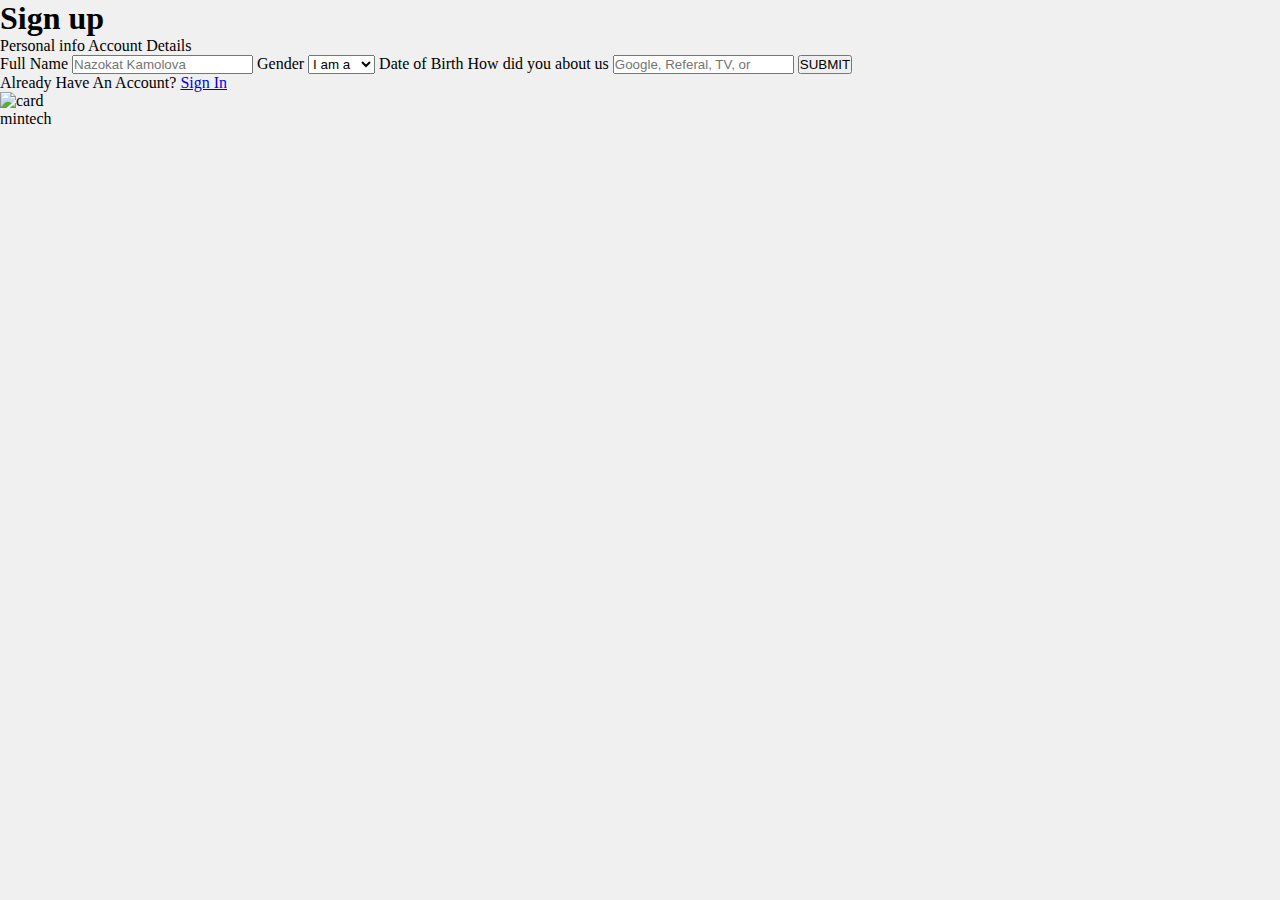
==== index.html @ cfe85987 "start" ====
<!DOCTYPE html>
<html lang="en">
  <head>
    <meta charset="UTF-8" />
    <meta http-equiv="X-UA-Compatible" content="IE=edge" />
    <meta name="viewport" content="width=device-width, initial-scale=1.0" />
    <title>Document</title>
    <link
      rel="stylesheet"
      href="https://pro.fontawesome.com/releases/v5.10.0/css/all.css"
      integrity="sha384-AYmEC3Yw5cVb3ZcuHtOA93w35dYTsvhLPVnYs9eStHfGJvOvKxVfELGroGkvsg+p"
      crossorigin="anonymous"
    />
    <link rel="stylesheet" href="styles/style.css" />
  </head>
  <body>
    <!-- Sign up -->
    <div class="signup">
      <div class="cart1">
        <div class="cart11">
          <h1>Sign up</h1>
          <div class="grid">
            <span>Personal info</span>
            <span>Account Details</span>
          </div>
          <label for="name">Full Name</label>
          <input
            type="text"
            name="name"
            id="name"
            placeholder="Nazokat Kamolova"
          />
          <label for="name">Gender</label>
          <select name="gender" id="name">
            <option value="1">I am a</option>
            <option value="1">Male</option>
            <option value="1">Female</option>
          </select>
          <label for="age">Date of Birth</label>

          <label for="about">How did you about us</label>
          <input
            type="text"
            name="about"
            id="about"
            placeholder="Google, Referal, TV, or"
          />
          <button type="submit">SUBMIT</button>
          <p>Already Have An Account? <a href="#">Sign In</a></p>
        </div>
        <div class="cart12">
          <img src="images/Card Base.png" alt="card" />
          <p>mintech</p>
          <i class="fas fa-times-circle"></i>
        </div>
      </div>
    </div>
    <!-- /Sign up -->
  </body>
</html>
---- styles/style.css ----
*{
    padding: 0;
    margin: 0;
    box-sizing: border-box;
}
body{
    background-color: #f0f0f0;
    width: 100%;
}
.container-3{
    width: 1140px;
    margin: 0 auto;
}
.free-course{
    margin:170px 0;
    padding: 50px 30px;
    background-color: white;
    border-radius: 30px;
}
.course-fee{
    font-size: 120px;
    font-weight: 900;
    opacity: 0.05;
    display: flex;
    justify-content: center;
}
.coursecha-fee{
    font-size: 34px;
    margin-top: -77px;
    text-align: center;
    margin-bottom: 115px;
}
.free-course .d-flex{
    display: flex;
    justify-content: space-between;
}
.free-course .d-flex .left .title{
    font-size: 22px;
    font-weight: bold;
    margin-bottom: 5px;
}
.true{
    margin-top: 45px;
    display: flex;
    gap: 15px;
    align-items: center;
}
.true .commit{
    font-size: 14px;
}

.right{
    padding: 48px 73px;
    background-color: black;
    border-radius: 25px;
    text-align: center;
}
.right del{
    font-size: 19px;
    color: white;
    display: flex;
    align-items: center;
    justify-content: center;
}
.right del span{
    font-size: 25px;
    font-weight: bold;
    margin-right: 18px;
}
.money{
    font-size: 25px;
    font-weight: bold;
    color: white;
    text-align: center;
    display: flex;
    align-items: center;
    justify-content: center;
    margin-top: 24px;
    margin-bottom: 36px;
}
.money span{
    font-size: 34px;
    margin-right: 26px;
}
.comment{
    font-size: 18px;
    color: white;
}
.button{
    border-radius: 12px;
    background-color: #F36732;
    border: none;
    outline: none;
    color: white;
    font-size: 16px;
    width: 196px;
    height: 48px;
    margin-top: 38px;
    transition: 0.3s linear;
}
.button:hover{
    background-color: #29D089;
}

.mypochta{
    background-color: black;
    padding: 130px 0;
    position: relative;
}
.absolut{
    position: absolute;
    right:0;
    top: -5%;
}
.flex{
    display: flex;
    align-items: center;
    gap: 180px;

}
.box1 .title{
    font-size: 34px;
    font-weight: bold;
    color: white;
}
.box1 .commit1{
    margin-top: 32px;
    margin-bottom: 48px;
    font-size: 20px;
    line-height: 2;
    color: white;
}
.box1 input{
    font-size: 22px;
    padding: 16px 35px;
    border: none;
    outline: none;
    border-radius: 16px;
    background-color: #262626;
    color: white;
}
.flex-img{
    margin-top: 55px;
    display: flex;
    align-items: center;
}
.flex-img .commit {
    font-size: 14px;
    color: #ACACAC;
}
.box2{
    display: flex;
    justify-content: center;
    align-items: center;
}
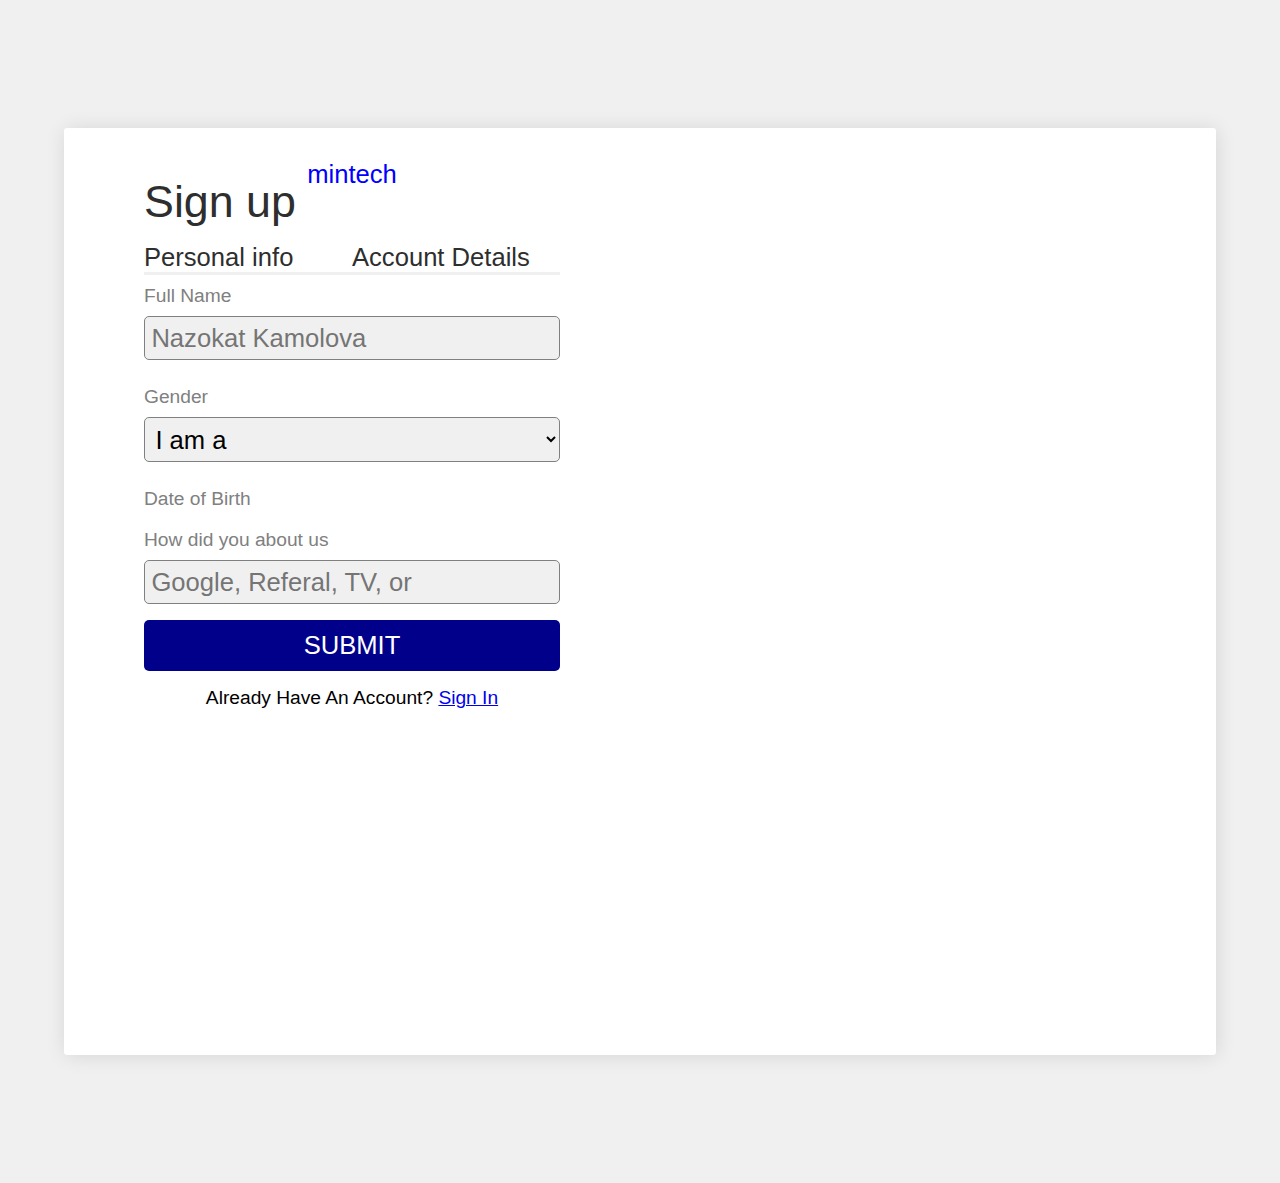
==== commit 226921ca: "yangi soshdim" ====
--- a/index.html
+++ b/index.html
@@ -18,6 +18,11 @@
     <div class="signup">
       <div class="cart1">
         <div class="cart11">
+          <div class="cart12">
+            <img src="images/Account Details.png" alt="card" />
+            <p>mintech</p>
+            <i class="fas fa-times-circle"></i>
+          </div>
           <h1>Sign up</h1>
           <div class="grid">
             <span>Personal info</span>
@@ -48,11 +53,6 @@
           <button type="submit">SUBMIT</button>
           <p>Already Have An Account? <a href="#">Sign In</a></p>
         </div>
-        <div class="cart12">
-          <img src="images/Card Base.png" alt="card" />
-          <p>mintech</p>
-          <i class="fas fa-times-circle"></i>
-        </div>
       </div>
     </div>
     <!-- /Sign up -->
--- a/styles/style.css
+++ b/styles/style.css
@@ -1,155 +1,102 @@
-*{
-    padding: 0;
-    margin: 0;
-    box-sizing: border-box;
+* {
+  margin: 0;
+  padding: 0;
+  font-family: sans-serif;
+  box-sizing: border-box;
 }
-body{
-    background-color: #f0f0f0;
-    width: 100%;
+body {
+  background-color: #f0f0f0;
+  font-size: 62.5%;
 }
-.container-3{
-    width: 1140px;
-    margin: 0 auto;
+.grid {
+  display: grid;
+  grid-template-columns: 1fr 1fr;
 }
-.free-course{
-    margin:170px 0;
-    padding: 50px 30px;
-    background-color: white;
-    border-radius: 30px;
+.flex {
+  display: flex;
+  gap: 10px;
 }
-.course-fee{
-    font-size: 120px;
-    font-weight: 900;
-    opacity: 0.05;
-    display: flex;
-    justify-content: center;
+/* Sign up */
+
+.cart1 {
+  width: 90%;
+  margin: 10% auto;
+  background-color: white;
+  border-radius: 3px;
+  box-shadow: 1px 1px 20px rgba(0, 0, 0, 0.11);
+  display: grid;
+  grid-template-columns: 1fr 1fr;
+  height: 103vh;
 }
-.coursecha-fee{
-    font-size: 34px;
-    margin-top: -77px;
-    text-align: center;
-    margin-bottom: 115px;
+.cart11 {
+  padding: 2rem 5rem;
 }
-.free-course .d-flex{
-    display: flex;
-    justify-content: space-between;
+.cart11 h1 {
+  font-size: 2.8rem;
+  padding: 1rem 0;
+  color: #2e2e2e;
+  font-weight: 500;
 }
-.free-course .d-flex .left .title{
-    font-size: 22px;
-    font-weight: bold;
-    margin-bottom: 5px;
+.cart11 span {
+  font-size: 1.6rem;
+  color: #2e2e2e;
+  border-bottom: 3px solid #f0f0f0;
 }
-.true{
-    margin-top: 45px;
-    display: flex;
-    gap: 15px;
-    align-items: center;
+.cart11 span:hover {
+  border-bottom: 3px solid blue;
 }
-.true .commit{
-    font-size: 14px;
+.cart11 label {
+  display: block;
+  font-size: 1.2rem;
+  color: gray;
+  padding: 0.6rem 0;
+}
+.cart11 input,
+.cart11 select,
+.cart11 button {
+  width: 100%;
+  font-size: 1.6rem;
+  padding: 0.4rem;
+  border-radius: 5px;
+  border: 1px solid gray;
+  background-color: #f0f0f0;
+  margin-bottom: 1rem;
 }
 
-.right{
-    padding: 48px 73px;
-    background-color: black;
-    border-radius: 25px;
-    text-align: center;
+.cart11 input:hover,
+.cart11 select:hover {
+  background-color: #c4c4c4;
 }
-.right del{
-    font-size: 19px;
-    color: white;
-    display: flex;
-    align-items: center;
-    justify-content: center;
+.cart11 button {
+  border: 0;
+  background-color: #00008b;
+  color: white;
+  padding: 0.7rem 0;
 }
-.right del span{
-    font-size: 25px;
-    font-weight: bold;
-    margin-right: 18px;
+.cart11 button:hover {
+  background-color: #0000c5;
 }
-.money{
-    font-size: 25px;
-    font-weight: bold;
-    color: white;
-    text-align: center;
-    display: flex;
-    align-items: center;
-    justify-content: center;
-    margin-top: 24px;
-    margin-bottom: 36px;
+.cart11 p {
+  text-align: center;
+  font-size: 1.2rem;
 }
-.money span{
-    font-size: 34px;
-    margin-right: 26px;
+.cart12 {
+  position: relative;
 }
-.comment{
-    font-size: 18px;
-    color: white;
+.cart12 img {
+  position: absolute;
+  width: 100%;
+  height: 100%;
 }
-.button{
-    border-radius: 12px;
-    background-color: #F36732;
-    border: none;
-    outline: none;
-    color: white;
-    font-size: 16px;
-    width: 196px;
-    height: 48px;
-    margin-top: 38px;
-    transition: 0.3s linear;
+.cart12 i,
+.cart12 p {
+  color: blue;
+  position: absolute;
+  right: 7%;
+  top: 6%;
+  font-size: 1.6rem;
 }
-.button:hover{
-    background-color: #29D089;
+.cart12 p {
+  left: 7%;
 }
-
-.mypochta{
-    background-color: black;
-    padding: 130px 0;
-    position: relative;
-}
-.absolut{
-    position: absolute;
-    right:0;
-    top: -5%;
-}
-.flex{
-    display: flex;
-    align-items: center;
-    gap: 180px;
-
-}
-.box1 .title{
-    font-size: 34px;
-    font-weight: bold;
-    color: white;
-}
-.box1 .commit1{
-    margin-top: 32px;
-    margin-bottom: 48px;
-    font-size: 20px;
-    line-height: 2;
-    color: white;
-}
-.box1 input{
-    font-size: 22px;
-    padding: 16px 35px;
-    border: none;
-    outline: none;
-    border-radius: 16px;
-    background-color: #262626;
-    color: white;
-}
-.flex-img{
-    margin-top: 55px;
-    display: flex;
-    align-items: center;
-}
-.flex-img .commit {
-    font-size: 14px;
-    color: #ACACAC;
-}
-.box2{
-    display: flex;
-    justify-content: center;
-    align-items: center;
-}+/* /Sign up */
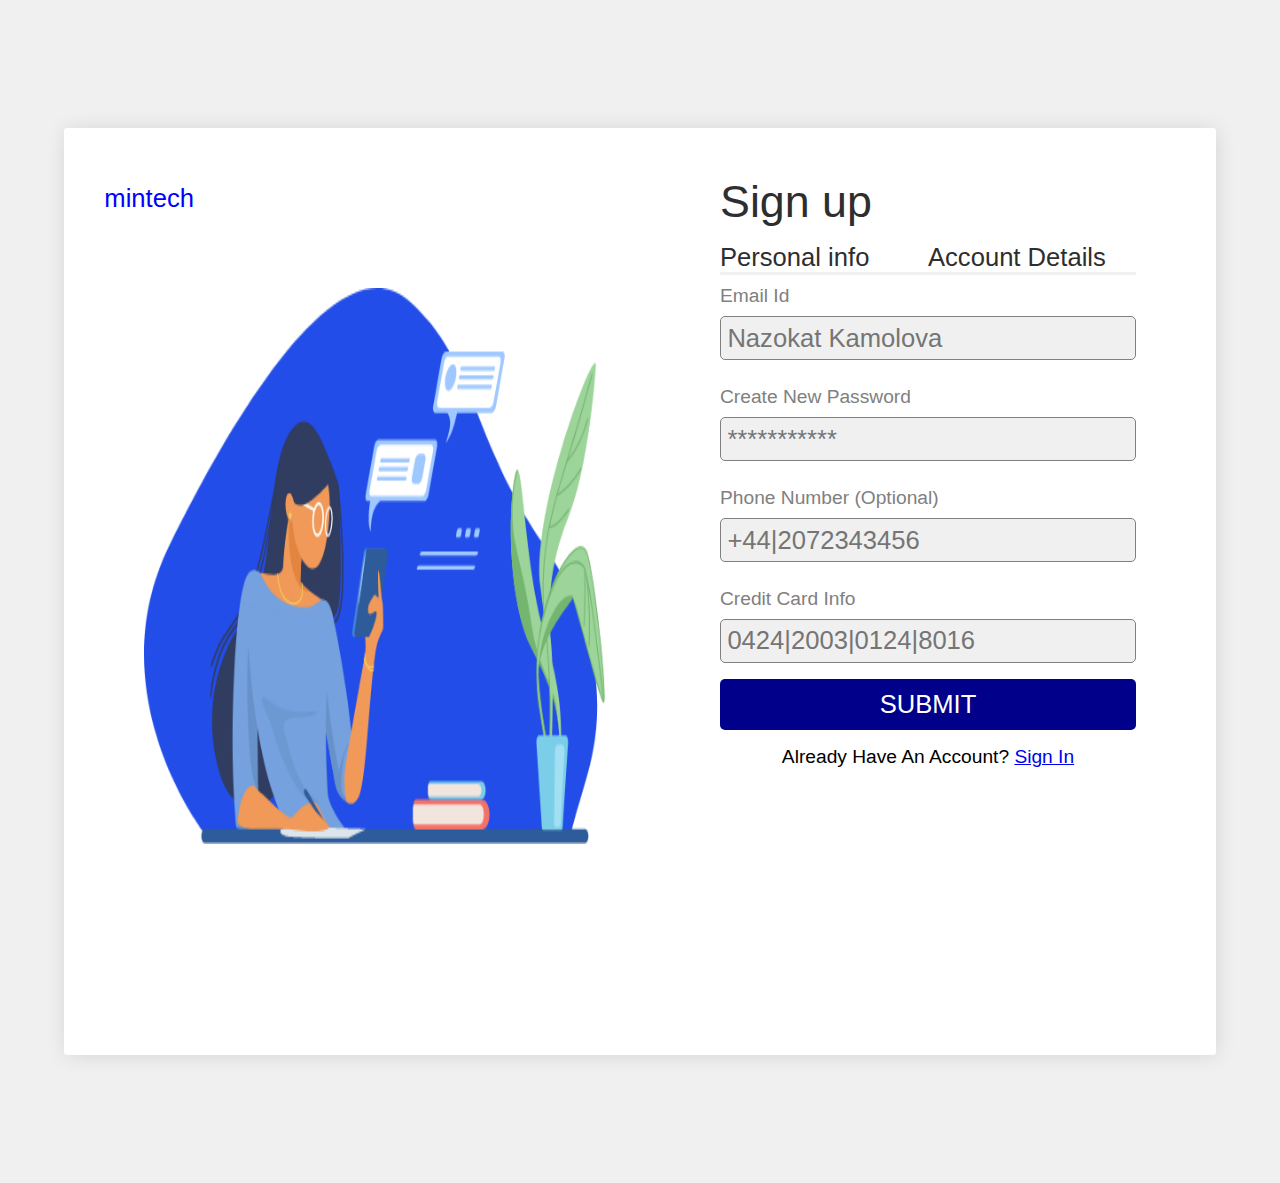
==== commit ab913188: "continue" ====
--- a/index.html
+++ b/index.html
@@ -17,44 +17,49 @@
     <!-- Sign up -->
     <div class="signup">
       <div class="cart1">
+        <div class="cart12">
+          <img src="images/Account Details.png" alt="card" />
+          <p>mintech</p>
+          <i class="fas fa-times-circle"></i>
+        </div>
         <div class="cart11">
-          <div class="cart12">
-            <img src="images/Account Details.png" alt="card" />
-            <p>mintech</p>
-            <i class="fas fa-times-circle"></i>
-          </div>
           <h1>Sign up</h1>
           <div class="grid">
             <span>Personal info</span>
             <span>Account Details</span>
           </div>
-          <label for="name">Full Name</label>
+          <label for="name">Email Id</label>
           <input
             type="text"
             name="name"
             id="name"
             placeholder="Nazokat Kamolova"
           />
-          <label for="name">Gender</label>
-          <select name="gender" id="name">
-            <option value="1">I am a</option>
-            <option value="1">Male</option>
-            <option value="1">Female</option>
-          </select>
-          <label for="age">Date of Birth</label>
-
-          <label for="about">How did you about us</label>
+          <label for="name">Create New Password</label>
           <input
-            type="text"
-            name="about"
-            id="about"
-            placeholder="Google, Referal, TV, or"
+            type="number"
+            name="number"
+            id="number"
+            placeholder="***********"
+          />
+          <label for="name">Phone Number (Optional)</label>
+          <input
+            type="number"
+            name="number"
+            id="number"
+            placeholder="+44|2072343456"
+          />
+          <label for="name">Credit Card Info</label>
+          <input
+            type="number"
+            name="number"
+            id="number"
+            placeholder="0424|2003|0124|8016"
           />
           <button type="submit">SUBMIT</button>
           <p>Already Have An Account? <a href="#">Sign In</a></p>
         </div>
       </div>
     </div>
-    <!-- /Sign up -->
   </body>
 </html>
--- a/styles/style.css
+++ b/styles/style.css
@@ -85,8 +85,10 @@
 }
 .cart12 img {
   position: absolute;
-  width: 100%;
-  height: 100%;
+  top: 10rem;
+  left: 5rem;
+  width: 80%;
+  height: 60%;
 }
 .cart12 i,
 .cart12 p {
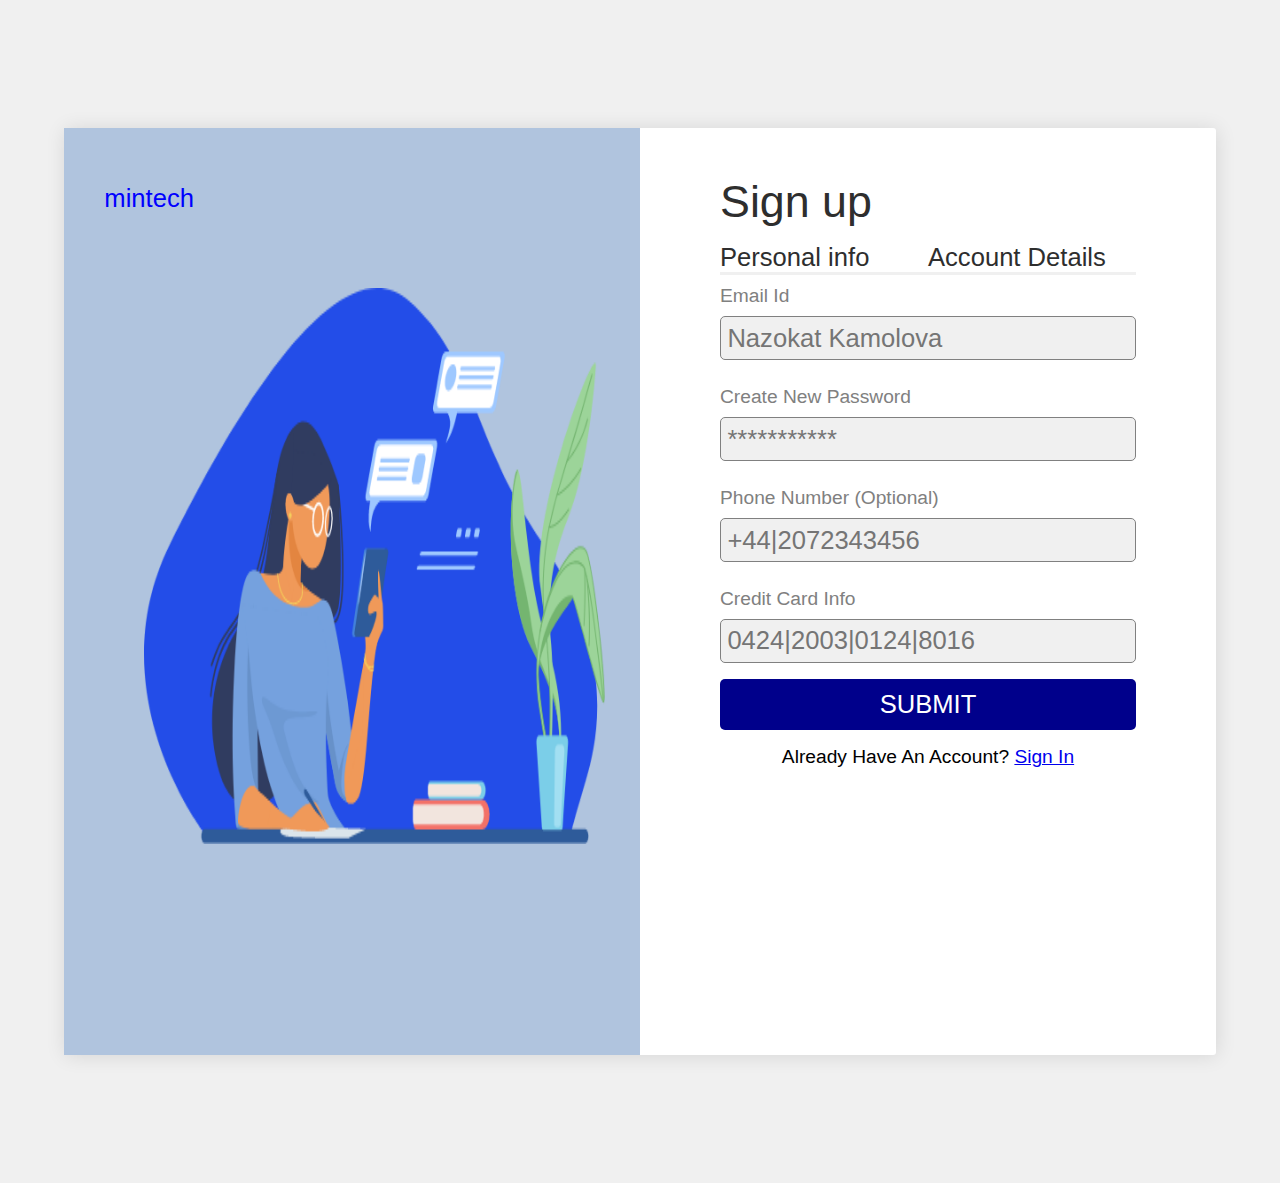
==== commit affdde8e: "keyin" ====
--- a/index.html
+++ b/index.html
@@ -20,7 +20,6 @@
         <div class="cart12">
           <img src="images/Account Details.png" alt="card" />
           <p>mintech</p>
-          <i class="fas fa-times-circle"></i>
         </div>
         <div class="cart11">
           <h1>Sign up</h1>
--- a/styles/style.css
+++ b/styles/style.css
@@ -81,6 +81,7 @@
   font-size: 1.2rem;
 }
 .cart12 {
+  background-color: lightsteelblue;
   position: relative;
 }
 .cart12 img {
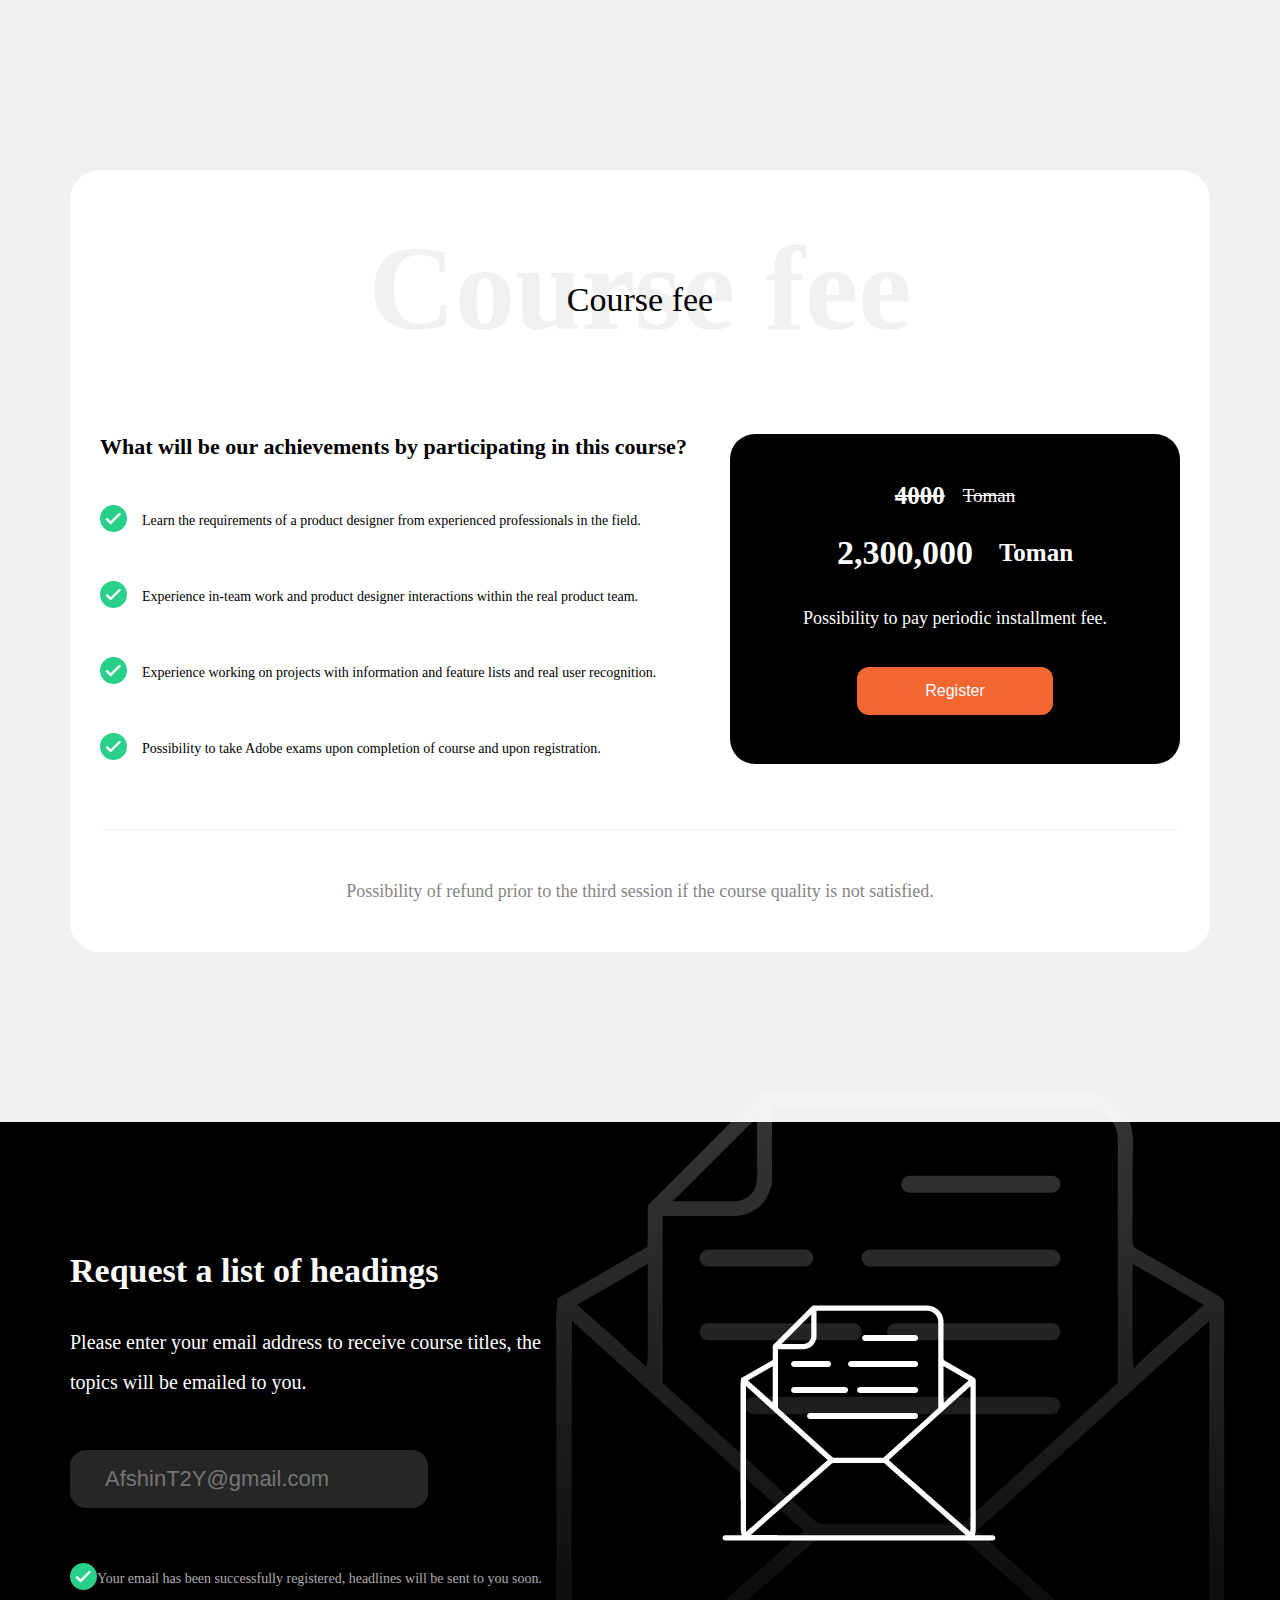
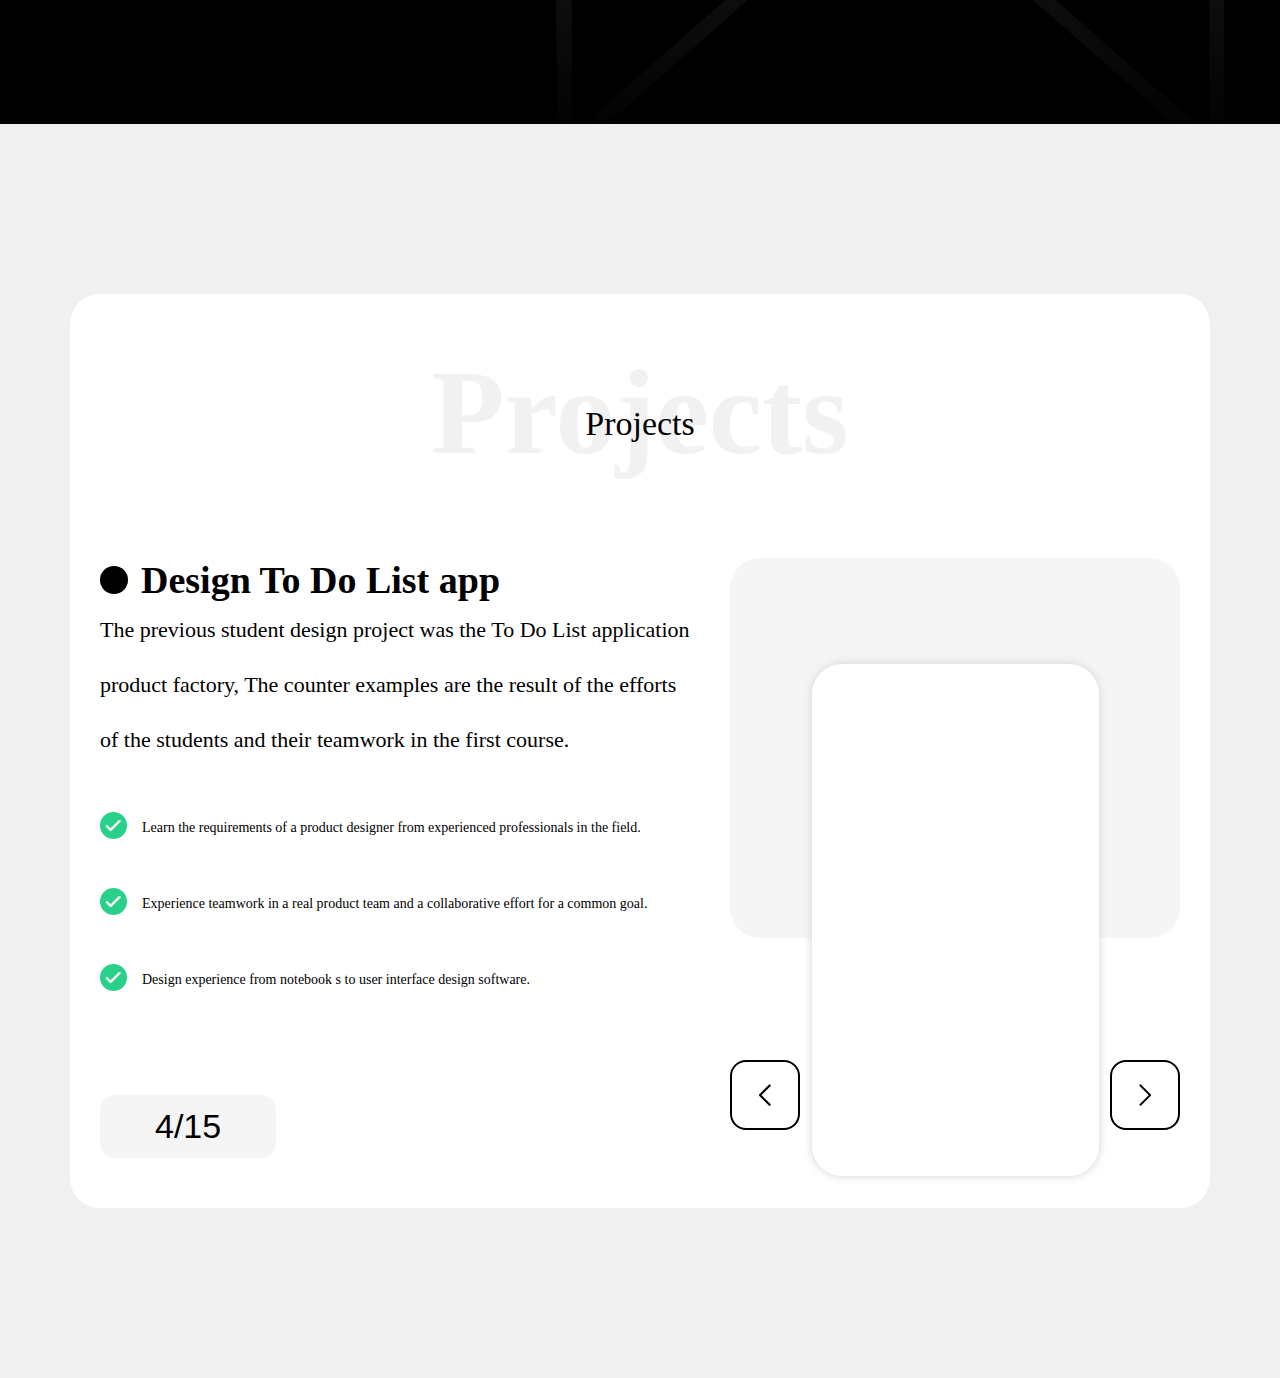
==== commit 0901e10d: "Section 3 ni tugatdim" ====
--- a/index.html
+++ b/index.html
@@ -1,64 +1,182 @@
 <!DOCTYPE html>
 <html lang="en">
-  <head>
-    <meta charset="UTF-8" />
-    <meta http-equiv="X-UA-Compatible" content="IE=edge" />
-    <meta name="viewport" content="width=device-width, initial-scale=1.0" />
-    <title>Document</title>
-    <link
-      rel="stylesheet"
-      href="https://pro.fontawesome.com/releases/v5.10.0/css/all.css"
-      integrity="sha384-AYmEC3Yw5cVb3ZcuHtOA93w35dYTsvhLPVnYs9eStHfGJvOvKxVfELGroGkvsg+p"
-      crossorigin="anonymous"
-    />
-    <link rel="stylesheet" href="styles/style.css" />
-  </head>
-  <body>
-    <!-- Sign up -->
-    <div class="signup">
-      <div class="cart1">
-        <div class="cart12">
-          <img src="images/Account Details.png" alt="card" />
-          <p>mintech</p>
+<head>
+    <meta charset="UTF-8">
+    <title>MagicFacebook</title>
+    <meta name="viewport" content="width=device-width, initial-scale=1.0"/>
+    <link rel="stylesheet" href="styles/style.css">
+    <link rel="stylesheet" href="styles/queries.css">
+</head>
+<body>
+
+<div class="mysection">
+    <div class="container-3">
+        <div class="free-course">
+            <div class="course-fee">
+                Course fee
+            </div>
+            <div class="coursecha-fee">Course fee</div>
+            <div class="d-flex">
+                <div class="left">
+                    <div class="title">
+                        What will be our achievements by participating in this course?
+                    </div>
+                    <div class="true">
+                        <a href="#">
+                            <img src="images/ptichka.png" alt="Error">
+                        </a>
+                        <div class="commit">
+                            Learn the requirements of a product designer from experienced professionals in the field.
+                        </div>
+                    </div>
+                    <div class="true">
+                        <a href="#">
+                            <img src="images/ptichka.png" alt="Error">
+                        </a>
+                        <div class="commit">
+                            Experience in-team work and product designer interactions within the real product team.                        </div>
+                    </div>
+                    <div class="true">
+                        <a href="#">
+                            <img src="images/ptichka.png" alt="Error">
+                        </a>
+                        <div class="commit">
+                            Experience working on projects with
+                            information and feature lists and real
+                            user recognition.
+                        </div>
+                    </div>
+                    <div class="true">
+                        <a href="#">
+                            <img src="images/ptichka.png" alt="Error">
+                        </a>
+                        <div class="commit">
+                            Possibility to take Adobe exams upon completion of course and upon registration.                    </div>
+                </div>
+            </div>
+                <div class="right">
+                    <div class="del">
+                        <del><span>4000</span>Toman</del>
+                    </div>
+                    <div class="money">
+                        <span>2,300,000</span> Toman
+                    </div>
+                    <div class="comment">
+                        Possibility to pay periodic installment fee.
+                    </div>
+                    <button class="button">
+                        Register
+                    </button>
+                </div>
+            </div>
+            <hr>
+            <div class="text">
+                Possibility of refund prior to
+                the third session if the course quality is not satisfied.
+            </div>
         </div>
-        <div class="cart11">
-          <h1>Sign up</h1>
-          <div class="grid">
-            <span>Personal info</span>
-            <span>Account Details</span>
-          </div>
-          <label for="name">Email Id</label>
-          <input
-            type="text"
-            name="name"
-            id="name"
-            placeholder="Nazokat Kamolova"
-          />
-          <label for="name">Create New Password</label>
-          <input
-            type="number"
-            name="number"
-            id="number"
-            placeholder="***********"
-          />
-          <label for="name">Phone Number (Optional)</label>
-          <input
-            type="number"
-            name="number"
-            id="number"
-            placeholder="+44|2072343456"
-          />
-          <label for="name">Credit Card Info</label>
-          <input
-            type="number"
-            name="number"
-            id="number"
-            placeholder="0424|2003|0124|8016"
-          />
-          <button type="submit">SUBMIT</button>
-          <p>Already Have An Account? <a href="#">Sign In</a></p>
+
+    </div>
+</div>
+
+<div class="mypochta">
+    <img class="absolut" src="images/Union%203.png" alt="Error">
+    <div class="container-3">
+        <div class="flex">
+            <div class="box1">
+                <div class="title">
+                    Request a list of headings
+                </div>
+                <div class="commit1">
+                    Please enter your email address to receive course titles, the <br>
+                    topics will be emailed to you.
+                </div>
+                <input type="email" placeholder="AfshinT2Y@gmail.com">
+                <div class="flex-img">
+                    <a href="#">
+                        <img src="images/ptichka.png" alt="Error">
+                    </a>
+                    <div class="commit">
+                        Your email has been successfully registered,
+                        headlines will be sent to you soon.
+                    </div>
+                </div>
+            </div>
+            <div class="box2">
+                <img src="images/Union%204.png" alt="Error">
+            </div>
         </div>
-      </div>
     </div>
-  </body>
-</html>
+</div>
+
+
+<div class="myproject">
+    <div class="container-3">
+        <div class="free-course projects">
+            <div class="course-fee">
+                Projects
+            </div>
+            <div class="coursecha-fee">Projects</div>
+            <div class="d-flex">
+                <div class="left">
+                    <div class="flex-text">
+                        <div class="doira"></div>
+                        <div class="title3">
+                            Design To Do List app
+                        </div>
+                    </div>
+                    <div class="texts">
+                        The previous student design project was the To Do
+                        List application <br> product factory, The counter examples
+                        are the result of the efforts <br> of the
+                        students and their teamwork in the first course.
+                    </div>
+                    <div class="true">
+                        <a href="#">
+                            <img src="images/ptichka.png" alt="Error">
+                        </a>
+                        <div class="commit">
+                            Learn the requirements of a product designer from experienced professionals in the field.
+                        </div>
+                    </div>
+                    <div class="true">
+                        <a href="#">
+                            <img src="images/ptichka.png" alt="Error">
+                        </a>
+                        <div class="commit">
+                            Experience teamwork in a real
+                            product team and a collaborative
+                            effort for a common goal.
+                        </div>
+                </div>
+                    <div class="true">
+                        <a href="#">
+                            <img src="images/ptichka.png" alt="Error">
+                        </a>
+                        <div class="commit">
+                            Design experience from notebook
+                            s to user interface design software.
+                        </div>
+                    </div>
+                    <button class="btn">4/15</button>
+                </div>
+                <div class="right3">
+                    <div class="boxes">
+                        <div class="boxcha"></div>
+                        <div class="nepre">
+                            <div class="prev">
+                                <img src="images/prev.png" alt="">
+                            </div>
+                            <div class="prev">
+                                <img src="images/next.png" alt="">
+                            </div>
+                        </div>
+                    </div>
+                </div>
+            </div>
+        </div>
+    </div>
+</div>
+
+</body>
+</html>--- a/styles/style.css
+++ b/styles/style.css
@@ -1,105 +1,239 @@
-* {
-  margin: 0;
-  padding: 0;
-  font-family: sans-serif;
-  box-sizing: border-box;
-}
-body {
-  background-color: #f0f0f0;
-  font-size: 62.5%;
-}
-.grid {
-  display: grid;
-  grid-template-columns: 1fr 1fr;
-}
-.flex {
-  display: flex;
-  gap: 10px;
-}
-/* Sign up */
-
-.cart1 {
-  width: 90%;
-  margin: 10% auto;
-  background-color: white;
-  border-radius: 3px;
-  box-shadow: 1px 1px 20px rgba(0, 0, 0, 0.11);
-  display: grid;
-  grid-template-columns: 1fr 1fr;
-  height: 103vh;
-}
-.cart11 {
-  padding: 2rem 5rem;
-}
-.cart11 h1 {
-  font-size: 2.8rem;
-  padding: 1rem 0;
-  color: #2e2e2e;
-  font-weight: 500;
-}
-.cart11 span {
-  font-size: 1.6rem;
-  color: #2e2e2e;
-  border-bottom: 3px solid #f0f0f0;
-}
-.cart11 span:hover {
-  border-bottom: 3px solid blue;
-}
-.cart11 label {
-  display: block;
-  font-size: 1.2rem;
-  color: gray;
-  padding: 0.6rem 0;
-}
-.cart11 input,
-.cart11 select,
-.cart11 button {
-  width: 100%;
-  font-size: 1.6rem;
-  padding: 0.4rem;
-  border-radius: 5px;
-  border: 1px solid gray;
-  background-color: #f0f0f0;
-  margin-bottom: 1rem;
-}
-
-.cart11 input:hover,
-.cart11 select:hover {
-  background-color: #c4c4c4;
-}
-.cart11 button {
-  border: 0;
-  background-color: #00008b;
-  color: white;
-  padding: 0.7rem 0;
-}
-.cart11 button:hover {
-  background-color: #0000c5;
-}
-.cart11 p {
-  text-align: center;
-  font-size: 1.2rem;
-}
-.cart12 {
-  background-color: lightsteelblue;
-  position: relative;
-}
-.cart12 img {
-  position: absolute;
-  top: 10rem;
-  left: 5rem;
-  width: 80%;
-  height: 60%;
-}
-.cart12 i,
-.cart12 p {
-  color: blue;
-  position: absolute;
-  right: 7%;
-  top: 6%;
-  font-size: 1.6rem;
-}
-.cart12 p {
-  left: 7%;
-}
-/* /Sign up */
+*{
+    padding: 0;
+    margin: 0;
+    box-sizing: border-box;
+}
+body{
+    background-color: #f0f0f0;
+    width: 100%;
+}
+.container-3{
+    width: 1140px;
+    margin: 0 auto;
+}
+.free-course{
+    margin:170px 0;
+    padding: 50px 30px;
+    background-color: white;
+    border-radius: 30px;
+}
+.course-fee{
+    font-size: 120px;
+    font-weight: 900;
+    opacity: 0.05;
+    display: flex;
+    justify-content: center;
+}
+.coursecha-fee{
+    font-size: 34px;
+    margin-top: -77px;
+    text-align: center;
+    margin-bottom: 115px;
+}
+.free-course .d-flex{
+    display: flex;
+    justify-content: space-between;
+}
+.free-course .d-flex .left .title{
+    font-size: 22px;
+    font-weight: bold;
+    margin-bottom: 5px;
+}
+.true{
+    margin-top: 45px;
+    display: flex;
+    gap: 15px;
+    align-items: center;
+}
+.true .commit{
+    font-size: 14px;
+}
+
+.right{
+    padding: 48px 73px;
+    background-color: black;
+    border-radius: 25px;
+    text-align: center;
+}
+.right del{
+    font-size: 19px;
+    color: white;
+    display: flex;
+    align-items: center;
+    justify-content: center;
+}
+.right del span{
+    font-size: 25px;
+    font-weight: bold;
+    margin-right: 18px;
+}
+.money{
+    font-size: 25px;
+    font-weight: bold;
+    color: white;
+    text-align: center;
+    display: flex;
+    align-items: center;
+    justify-content: center;
+    margin-top: 24px;
+    margin-bottom: 36px;
+}
+.money span{
+    font-size: 34px;
+    margin-right: 26px;
+}
+.comment{
+    font-size: 18px;
+    color: white;
+}
+.button{
+    border-radius: 12px;
+    background-color: #F36732;
+    border: none;
+    outline: none;
+    color: white;
+    font-size: 16px;
+    width: 196px;
+    height: 48px;
+    margin-top: 38px;
+    transition: 0.3s linear;
+}
+.button:hover{
+    background-color: #29D089;
+}
+.free-course  hr{
+    background-color: black;
+    opacity: 0.08;
+    margin-top: 65px;
+    margin-bottom: 50px;
+}
+.free-course .text{
+    font-size:18px ;
+    color: black;
+    text-align: center;
+    opacity: 0.49;
+}
+
+.mypochta{
+    background-color: black;
+    padding: 130px 0;
+    position: relative;
+}
+.absolut{
+    position: absolute;
+    right:0;
+    top: -5%;
+}
+.flex{
+    display: flex;
+    align-items: center;
+    gap: 180px;
+
+}
+.box1 .title{
+    font-size: 34px;
+    font-weight: bold;
+    color: white;
+}
+.box1 .commit1{
+    margin-top: 32px;
+    margin-bottom: 48px;
+    font-size: 20px;
+    line-height: 2;
+    color: white;
+}
+.box1 input{
+    font-size: 22px;
+    padding: 16px 35px;
+    border: none;
+    outline: none;
+    border-radius: 16px;
+    background-color: #262626;
+    color: white;
+}
+.flex-img{
+    margin-top: 55px;
+    display: flex;
+    align-items: center;
+}
+.flex-img .commit {
+    font-size: 14px;
+    color: #ACACAC;
+}
+.box2{
+    display: flex;
+    justify-content: center;
+    align-items: center;
+}
+
+
+
+.flex-text{
+    display: flex;
+    gap: 13px;
+    align-items: center;
+}
+.flex-text .doira{
+    width: 28px;
+    height: 28px;
+    border-radius: 50%;
+    background-color: black;
+}
+.texts{
+    font-size: 22px;
+    line-height: 2.5;
+}
+
+.flex-text .title3{
+    font-size: 38px;
+    font-weight: bold;
+}
+.projects{
+    /*background-color: ;*/
+}
+.btn{
+    background-color: #F5F5F5;
+    border-radius: 16px;
+    font-size: 34px;
+    outline: none;
+    border: none;
+    padding: 12px 55px;
+    margin-top: 100px;
+    cursor: pointer;
+}
+.boxes{
+    width: 450px;
+    height: 380px;
+    border-radius: 30px;
+    background-color: #F5F5F5;
+    padding-top: 106px;
+}
+.boxcha{
+    /*margin-top: 106px;*/
+    margin: 0 auto;
+    width:287px;
+    height: 512px;
+    background-color: white;
+    border-radius: 30px;
+    box-shadow: 0px 0px 10px lightgray;
+}
+.nepre{
+    display: flex;
+    justify-content: space-between;
+    margin-top: -116px;
+}
+
+.prev{
+    width: 70px;
+    height: 70px;
+    border-radius: 16px;
+    border: 2px solid black;
+    cursor: pointer;
+    display: flex;
+    align-items: center;
+    justify-content: center;
+    transition: 0.3s linear;
+}
+.prev:hover{
+    background-color: #29D089;
+}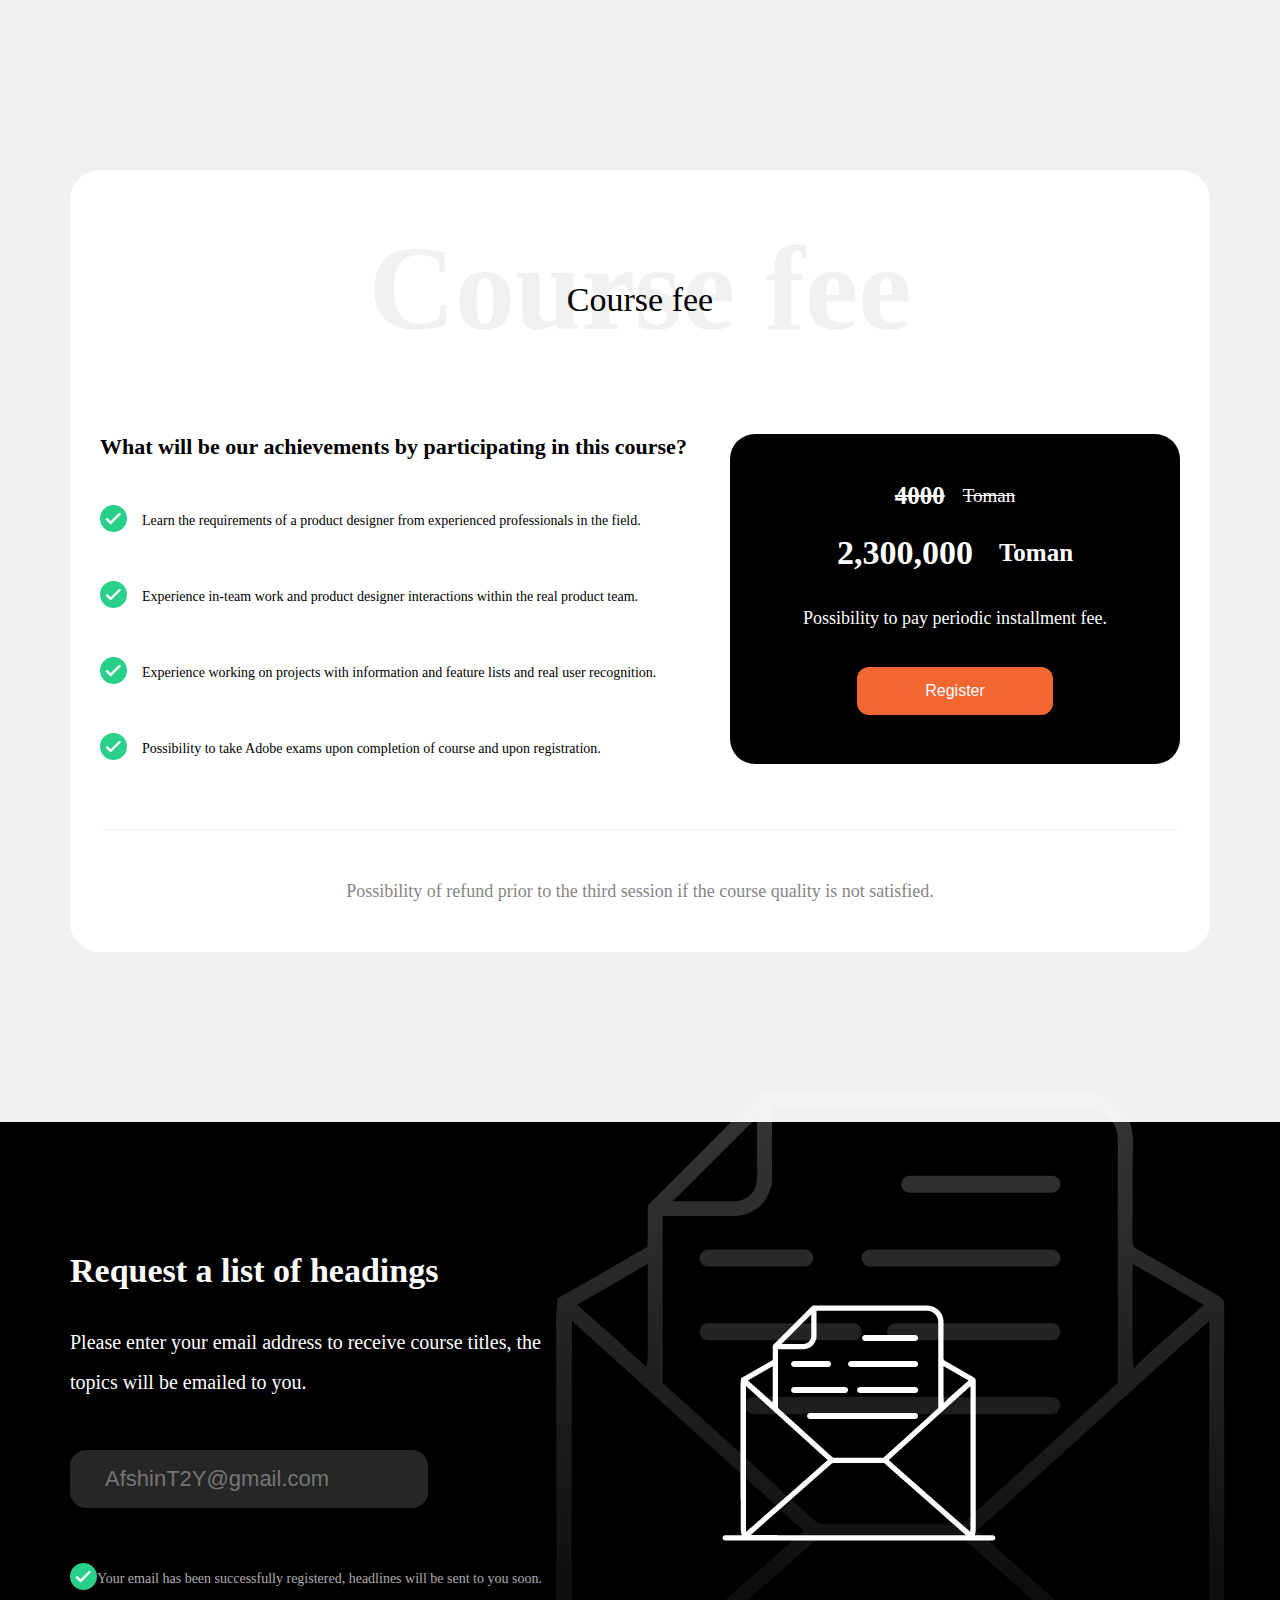
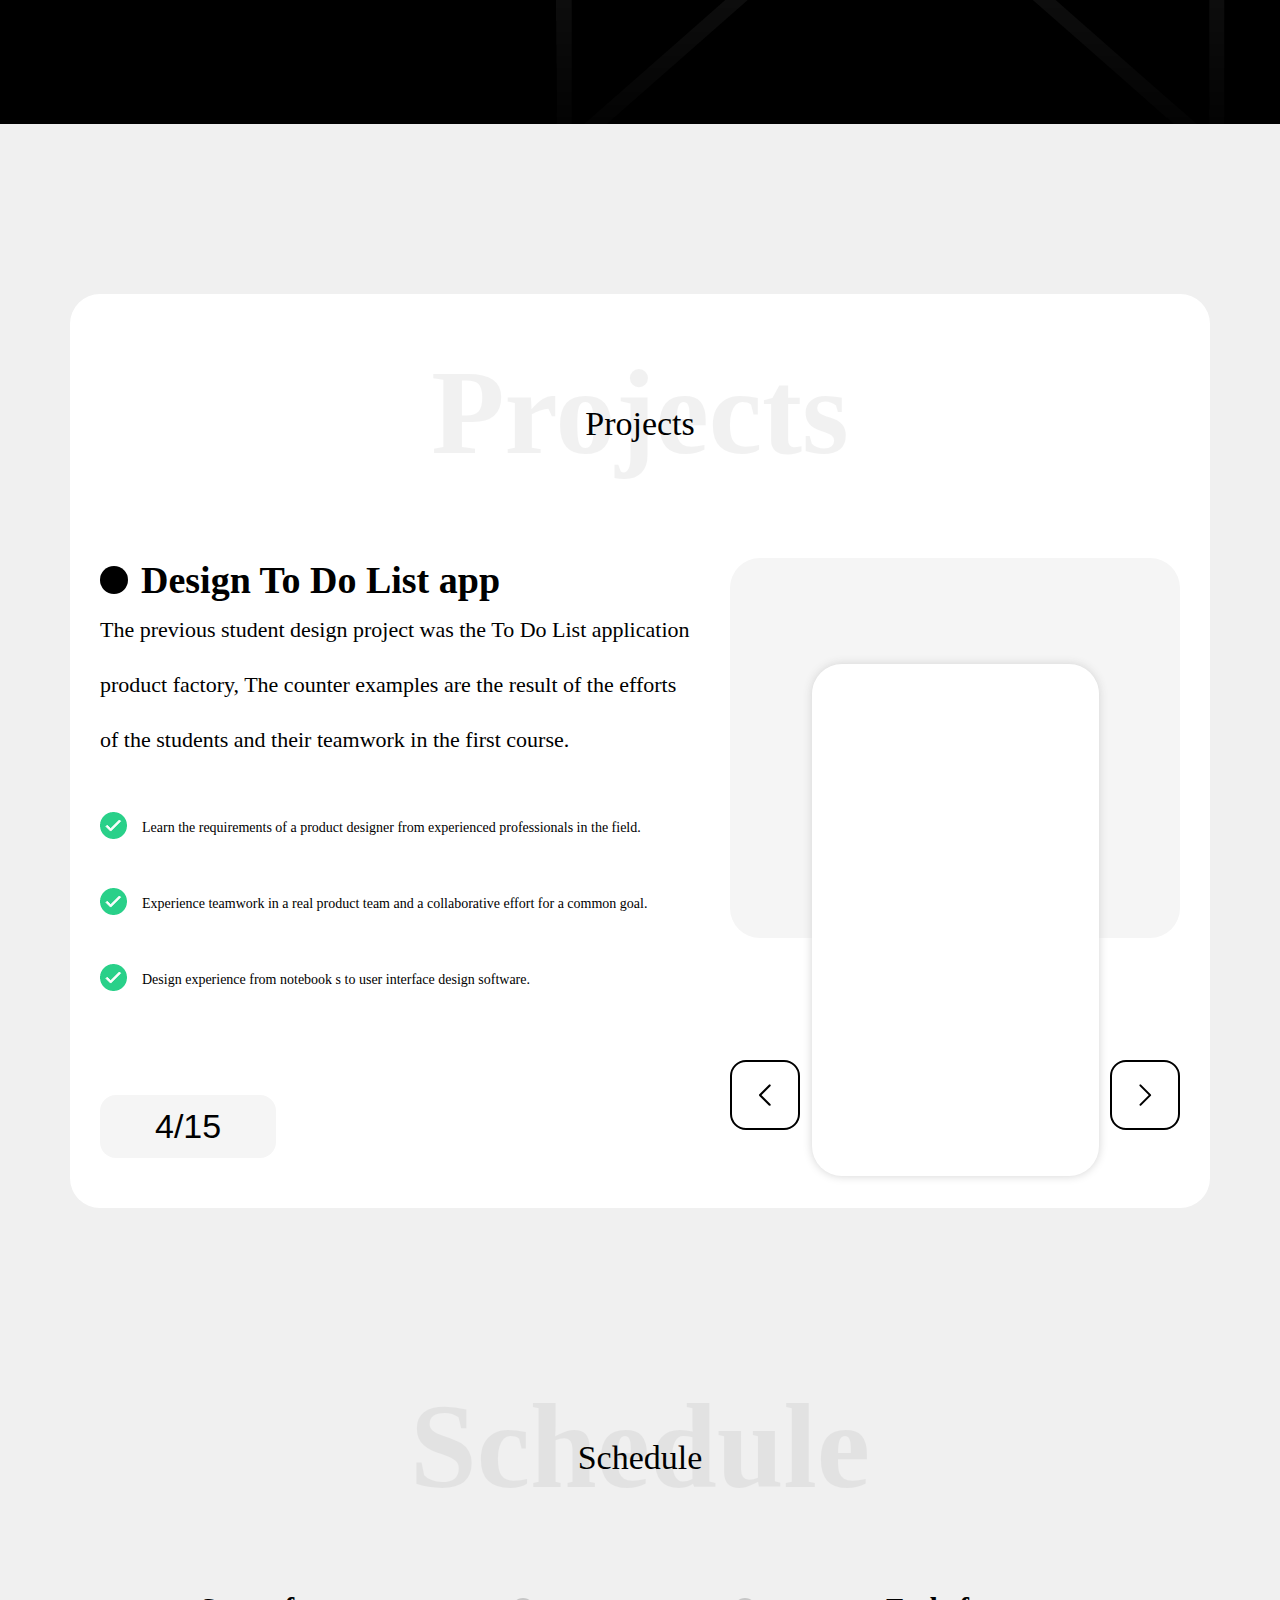
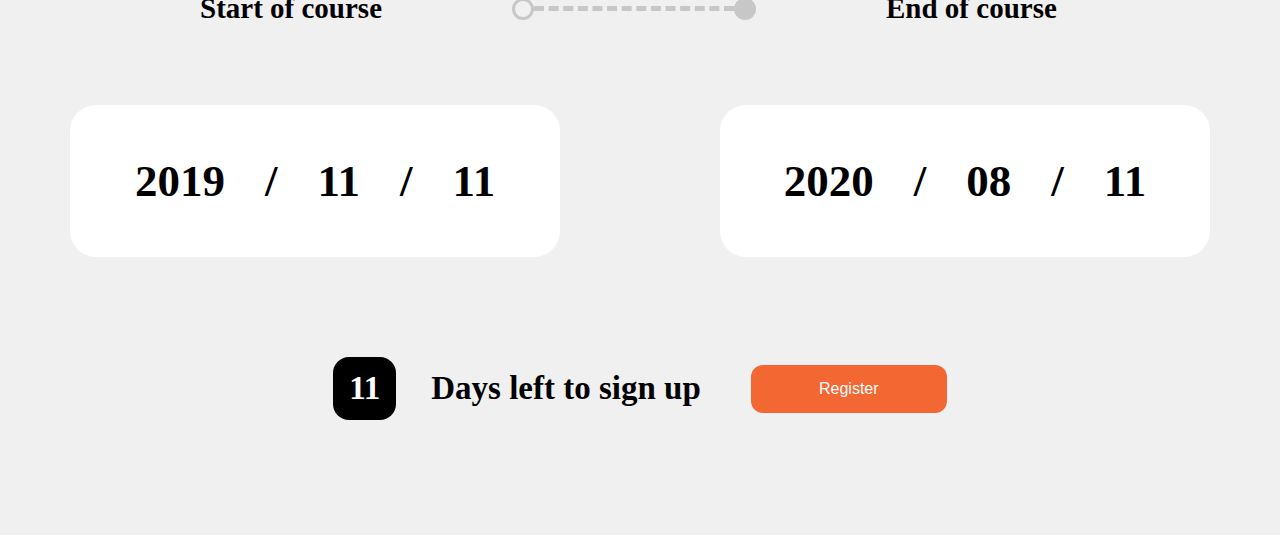
==== commit 4e06dcfd: "Section 4ni ham tugatdim" ====
--- a/index.html
+++ b/index.html
@@ -178,5 +178,37 @@
     </div>
 </div>
 
+<div class="schedule">
+    <div class="container-3">
+        <div class="course-fee">
+            Schedule
+        </div>
+        <div class="coursecha-fee">Schedule</div>
+        <div class="flex-line">
+            <div class="start">
+                Start of course
+            </div>
+            <div class="aylana"></div>
+            <div class="line"></div>
+            <div class="doiracha"></div>
+            <div class="start">End of course</div>
+        </div>
+        <div class="flex-day">
+            <div class="day-input">
+                2019<span>/</span>11<span>/</span>11
+            </div>
+            <div class="day-input">
+                2020<span>/</span>08<span>/</span>11
+            </div>
+        </div>
+        <div class="flex-btn">
+            <div class="time">11</div>
+            <div class="signup">
+                Days left to sign up
+            </div>
+            <button class="btn-reg">Register</button>
+        </div>
+    </div>
+</div>
 </body>
 </html>--- a/styles/style.css
+++ b/styles/style.css
@@ -236,4 +236,98 @@
 }
 .prev:hover{
     background-color: #29D089;
-}+}
+
+.schedule .flex-line{
+    display: flex;
+    align-items: center;
+    margin-bottom: 80px;
+    /*justify-content: space-around;*/
+}
+.start{
+    font-size: 29px;
+    font-weight: bold;
+    margin-left: 130px;
+    margin-right: 130px;
+}
+.aylana{
+    width: 22px;
+    height: 22px;
+    border-radius: 50%;
+    border: 3px solid #c7c7c7 ;
+}
+.line{
+    width: 200px;
+    height: 1px;
+    border-top: 5px dashed #c7c7c7;
+
+
+}
+.doiracha{
+    width: 22px;
+    height: 22px;
+    border-radius: 50%;
+    background-color: #c7c7c7;
+    /*border: 3px solid black;*/
+}
+
+.flex-day{
+    display: flex;
+    justify-content: space-between;
+    margin-bottom: 100px;
+}
+.day-input{
+    width: 43%;
+    background-color: white;
+    border-radius: 26px;
+    font-size: 45px;
+    display: flex;
+    align-items: center;
+    justify-content: center;
+    padding:50px 0;
+    font-weight: bold;
+}
+.day-input span{
+    margin:0 40px;
+}
+.flex-btn{
+    display: flex;
+    align-items: center;
+    justify-content: center;
+    margin-bottom: 115px;
+}
+.time{
+    width: 63px;
+    height: 63px;
+    background-color: black;
+    border-radius: 16px;
+    font-size: 33px;
+    font-weight: bold;
+    color:white;
+    display: flex;
+    align-items: center;
+    justify-content: center;
+}
+
+.signup{
+    font-size: 33px;
+    font-weight: bold;
+    margin-left: 35px;
+    margin-right: 50px;
+}
+
+.btn-reg{
+    border-radius: 12px;
+    background-color: #F36732;
+    border: none;
+    outline: none;
+    color: white;
+    font-size: 16px;
+    width: 196px;
+    height: 48px;
+    transition: 0.3s linear;
+    cursor: pointer;
+}
+.btn-reg:hover{
+    background-color: #29D089;
+}
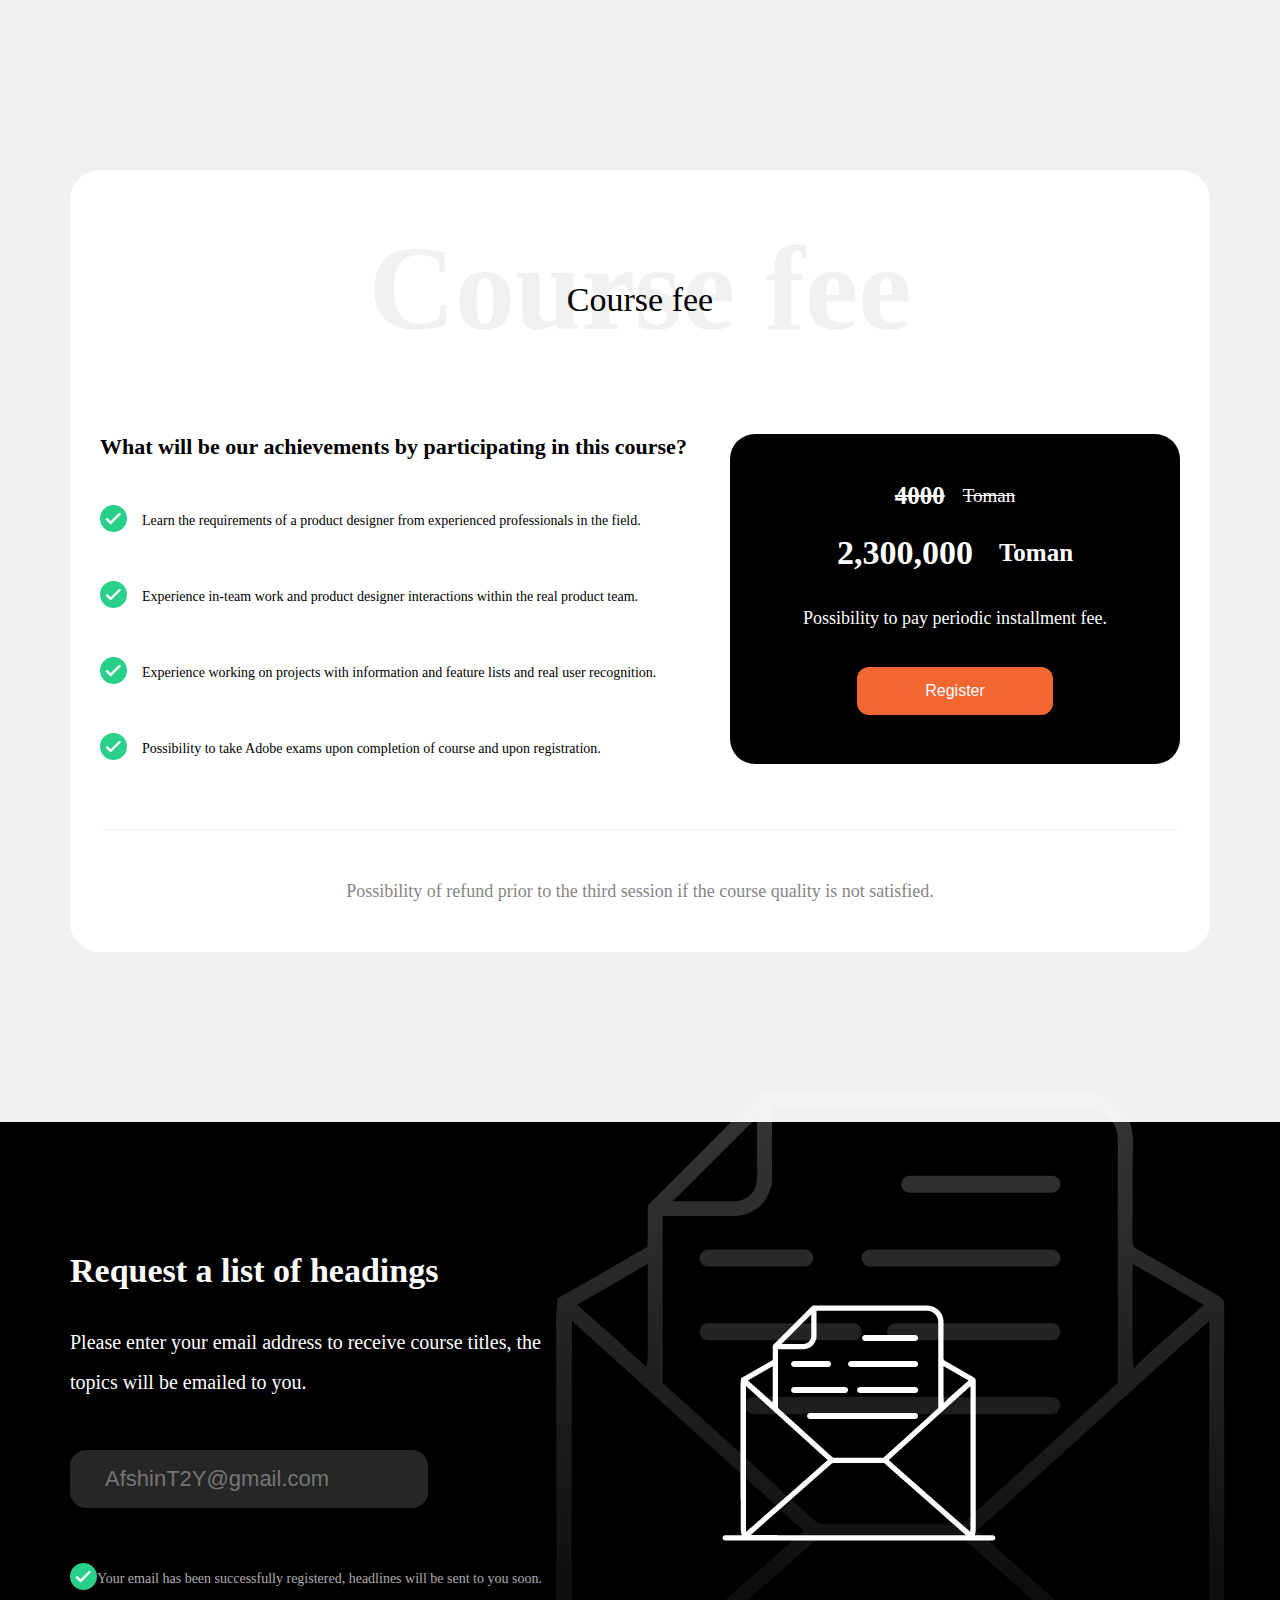
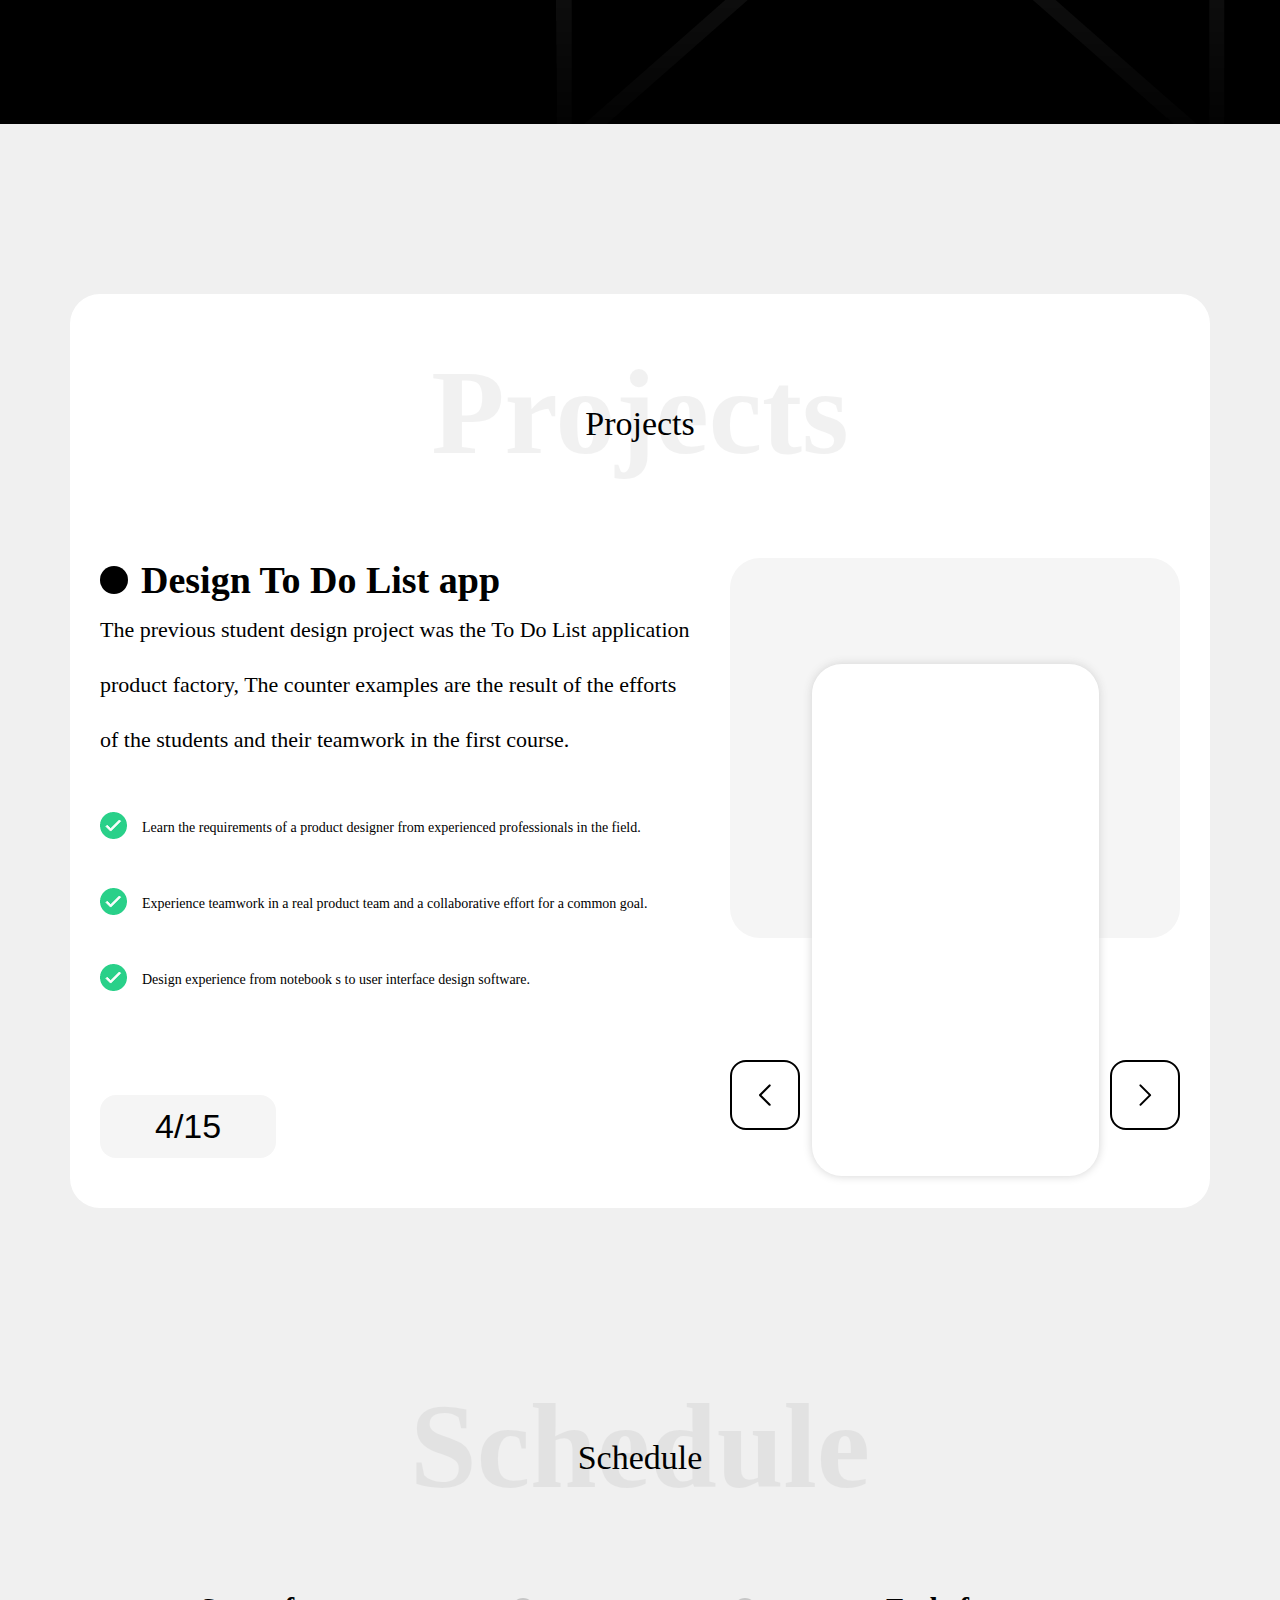
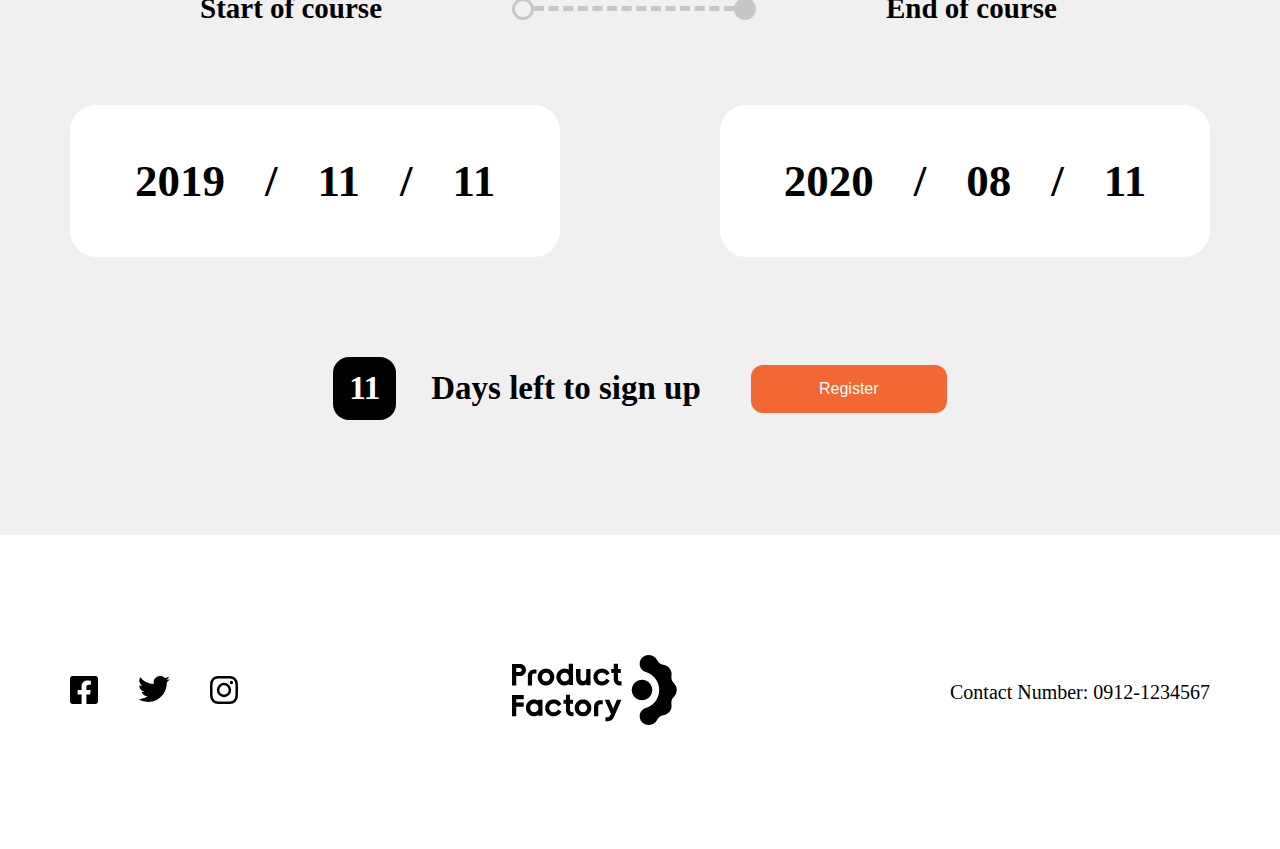
==== commit cd676921: "Footerni tugatdim" ====
--- a/index.html
+++ b/index.html
@@ -210,5 +210,29 @@
         </div>
     </div>
 </div>
+
+<footer>
+    <div class="container-3">
+        <div class="flex-footer">
+            <div class="imgs">
+                <a href="#">
+                    <img src="images/facebook.svg" alt="Error">
+                </a>
+                <a href="#">
+                    <img src="images/twitter.svg" alt="Error">
+                </a>
+                <a href="#">
+                    <img src="images/instagram.svg" alt="Error">
+                </a>
+            </div>
+            <a href="#">
+                <img src="images/brand.png" alt="Error">
+            </a>
+            <div class="contact">
+                Contact Number: 0912-1234567
+            </div>
+        </div>
+    </div>
+</footer>
 </body>
 </html>--- a/styles/style.css
+++ b/styles/style.css
@@ -331,3 +331,20 @@
 .btn-reg:hover{
     background-color: #29D089;
 }
+footer{
+    padding:120px 0;
+    background-color: white;
+}
+.flex-footer{
+    display: flex;
+    justify-content: space-between;
+    align-items: center;
+}
+.imgs{
+    display: flex;
+    gap: 40px;
+}
+.contact{
+    font-size: 20px;
+}
+
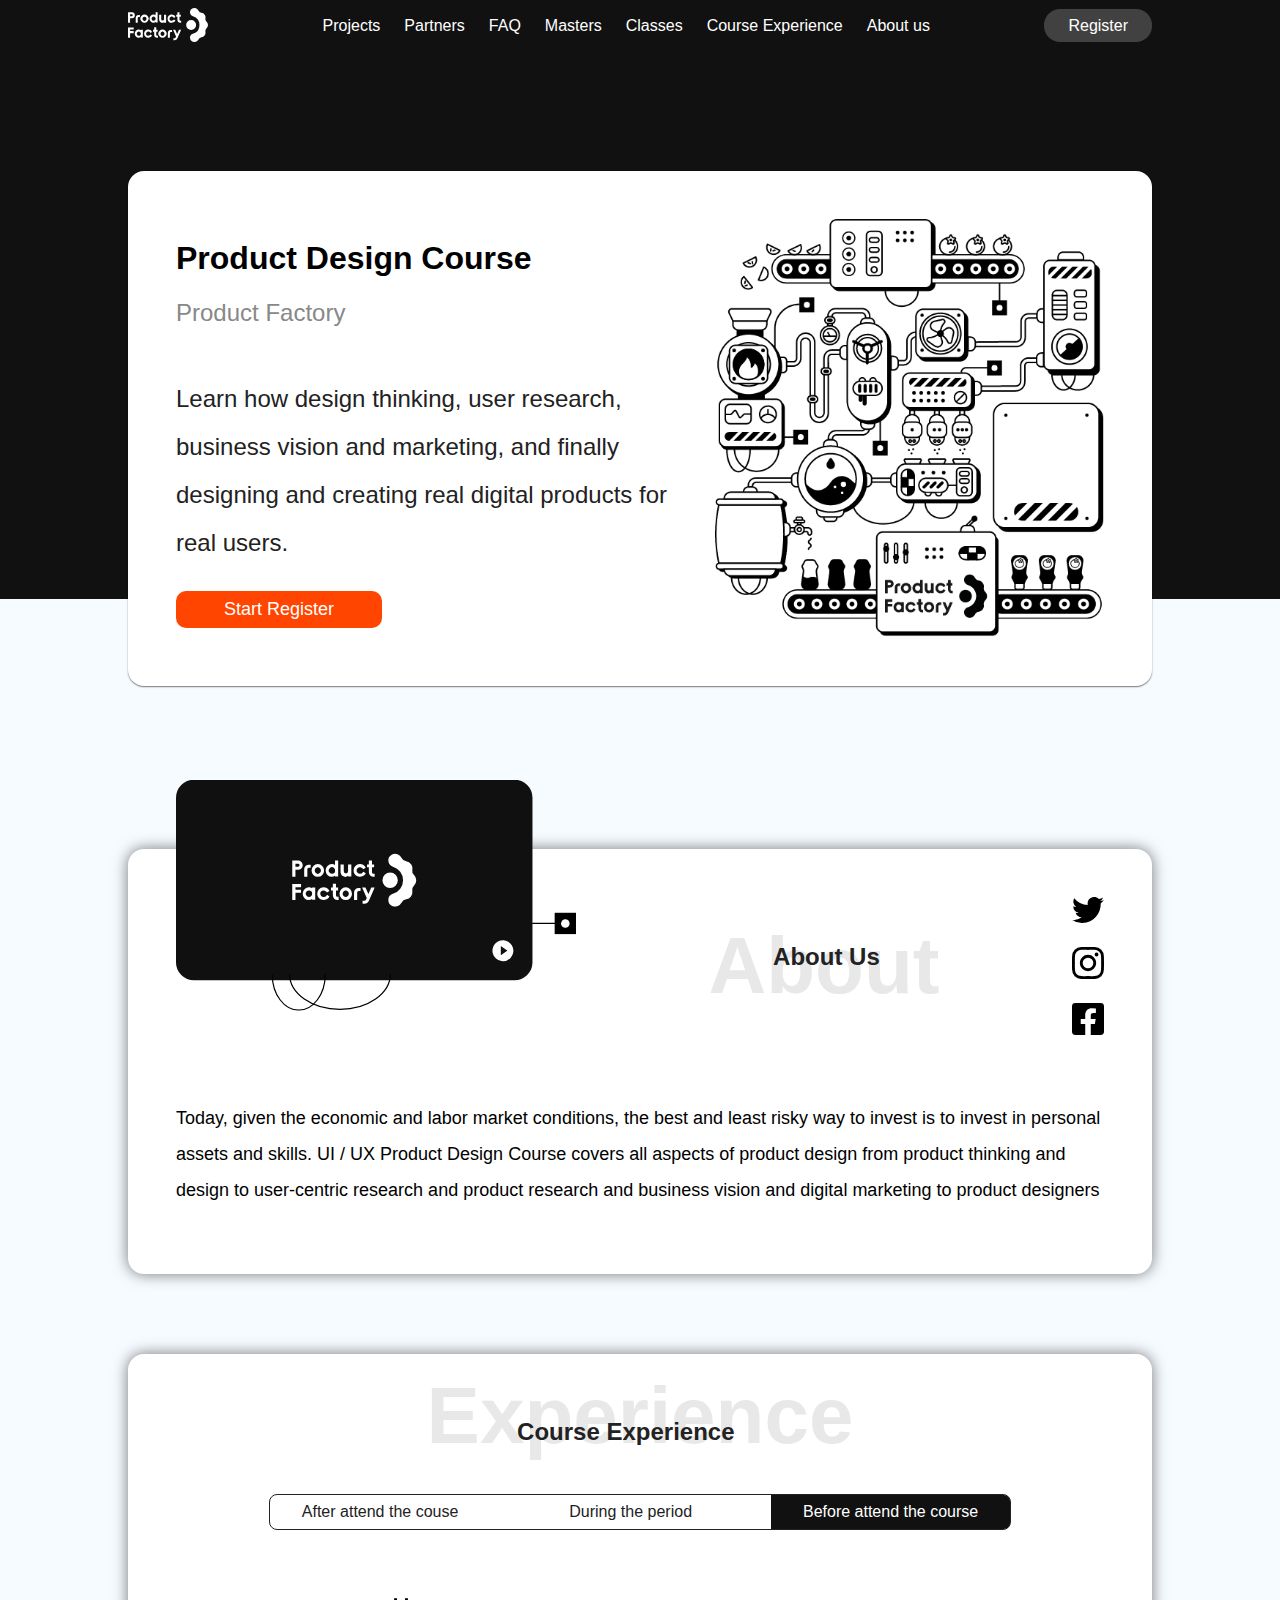
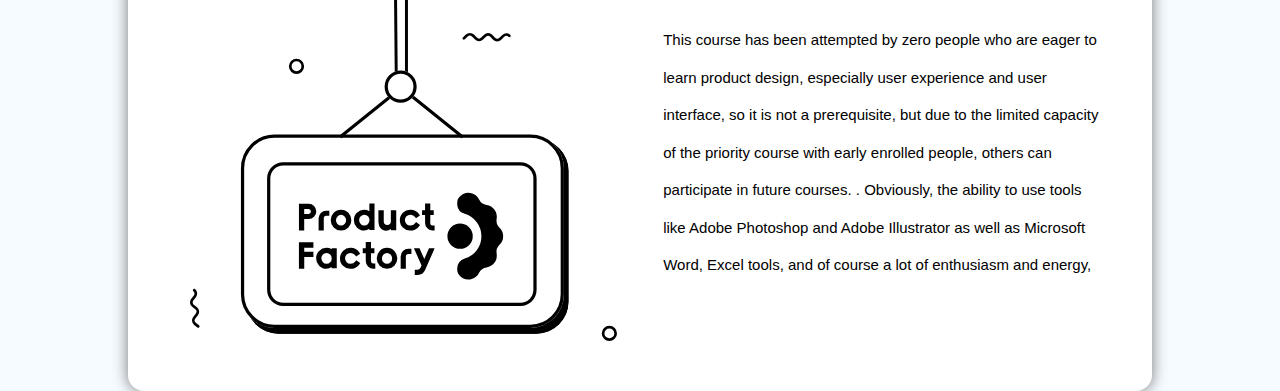
==== commit 1e168c34: "commit one" ====
--- a/index.html
+++ b/index.html
@@ -1,238 +1,109 @@
 <!DOCTYPE html>
 <html lang="en">
-<head>
-    <meta charset="UTF-8">
-    <title>MagicFacebook</title>
-    <meta name="viewport" content="width=device-width, initial-scale=1.0"/>
-    <link rel="stylesheet" href="styles/style.css">
-    <link rel="stylesheet" href="styles/queries.css">
-</head>
-<body>
-
-<div class="mysection">
-    <div class="container-3">
-        <div class="free-course">
-            <div class="course-fee">
-                Course fee
-            </div>
-            <div class="coursecha-fee">Course fee</div>
-            <div class="d-flex">
-                <div class="left">
-                    <div class="title">
-                        What will be our achievements by participating in this course?
-                    </div>
-                    <div class="true">
-                        <a href="#">
-                            <img src="images/ptichka.png" alt="Error">
-                        </a>
-                        <div class="commit">
-                            Learn the requirements of a product designer from experienced professionals in the field.
-                        </div>
-                    </div>
-                    <div class="true">
-                        <a href="#">
-                            <img src="images/ptichka.png" alt="Error">
-                        </a>
-                        <div class="commit">
-                            Experience in-team work and product designer interactions within the real product team.                        </div>
-                    </div>
-                    <div class="true">
-                        <a href="#">
-                            <img src="images/ptichka.png" alt="Error">
-                        </a>
-                        <div class="commit">
-                            Experience working on projects with
-                            information and feature lists and real
-                            user recognition.
-                        </div>
-                    </div>
-                    <div class="true">
-                        <a href="#">
-                            <img src="images/ptichka.png" alt="Error">
-                        </a>
-                        <div class="commit">
-                            Possibility to take Adobe exams upon completion of course and upon registration.                    </div>
-                </div>
-            </div>
-                <div class="right">
-                    <div class="del">
-                        <del><span>4000</span>Toman</del>
-                    </div>
-                    <div class="money">
-                        <span>2,300,000</span> Toman
-                    </div>
-                    <div class="comment">
-                        Possibility to pay periodic installment fee.
-                    </div>
-                    <button class="button">
-                        Register
-                    </button>
-                </div>
-            </div>
-            <hr>
-            <div class="text">
-                Possibility of refund prior to
-                the third session if the course quality is not satisfied.
-            </div>
+  <head>
+    <meta charset="UTF-8" />
+    <meta http-equiv="X-UA-Compatible" content="IE=edge" />
+    <meta name="viewport" content="width=device-width, initial-scale=1.0" />
+    <title>Document</title>
+    <link rel="stylesheet" href="styles/style.css" />
+    <link rel="stylesheet" href="styles/queries.css" />
+  </head>
+  <body>
+    <header class="header-section">
+      <div class="container flex">
+        <div class="box1">
+          <img src="images/Group 365.svg" alt="logo" />
         </div>
-
-    </div>
-</div>
-
-<div class="mypochta">
-    <img class="absolut" src="images/Union%203.png" alt="Error">
-    <div class="container-3">
-        <div class="flex">
+        <div class="box2">
+          <a href="#">Projects</a>
+          <a href="#">Partners</a>
+          <a href="#">FAQ</a>
+          <a href="#">Masters</a>
+          <a href="#">Classes</a>
+          <a href="#">Course Experience</a>
+          <a href="#">About us</a>
+        </div>
+        <div class="box3">
+          <a href="#">Register</a>
+        </div>
+      </div>
+    </header>
+    <nav class="nav-section">
+      <div class="container">
+        <div class="card">
+          <div class="box1">
+            <h1>Product Design Course</h1>
+            <h2>Product Factory</h2>
+            <p>
+              Learn how design thinking, user research, business vision and
+              marketing, and finally designing and creating real digital
+              products for real users.
+            </p>
+            <button type="submit">Start Register</button>
+          </div>
+          <div class="box2">
+            <img src="images/kia ux course.png" alt="" />
+          </div>
+        </div>
+      </div>
+    </nav>
+    <!-- /nav section -->
+    <!-- about section -->
+    <section class="about-section">
+      <div class="container">
+        <div class="card">
+          <div class="flex">
             <div class="box1">
-                <div class="title">
-                    Request a list of headings
-                </div>
-                <div class="commit1">
-                    Please enter your email address to receive course titles, the <br>
-                    topics will be emailed to you.
-                </div>
-                <input type="email" placeholder="AfshinT2Y@gmail.com">
-                <div class="flex-img">
-                    <a href="#">
-                        <img src="images/ptichka.png" alt="Error">
-                    </a>
-                    <div class="commit">
-                        Your email has been successfully registered,
-                        headlines will be sent to you soon.
-                    </div>
-                </div>
+              <img src="images/Group 826.svg" alt="factory" />
             </div>
             <div class="box2">
-                <img src="images/Union%204.png" alt="Error">
+              <p>About</p>
             </div>
+            <div class="box3">
+              <img src="images/twitter-brands.svg" alt="twitter" />
+              <img src="images/instagram-brands(1).svg" alt="instagremm" />
+              <img src="images/facebook-square-brands.svg" alt="facebook" />
+            </div>
+          </div>
+          <p>
+            Today, given the economic and labor market conditions, the best and
+            least risky way to invest is to invest in personal assets and
+            skills. UI / UX Product Design Course covers all aspects of product
+            design from product thinking and design to user-centric research and
+            product research and business vision and digital marketing to
+            product designers
+          </p>
         </div>
-    </div>
-</div>
-
-
-<div class="myproject">
-    <div class="container-3">
-        <div class="free-course projects">
-            <div class="course-fee">
-                Projects
-            </div>
-            <div class="coursecha-fee">Projects</div>
-            <div class="d-flex">
-                <div class="left">
-                    <div class="flex-text">
-                        <div class="doira"></div>
-                        <div class="title3">
-                            Design To Do List app
-                        </div>
-                    </div>
-                    <div class="texts">
-                        The previous student design project was the To Do
-                        List application <br> product factory, The counter examples
-                        are the result of the efforts <br> of the
-                        students and their teamwork in the first course.
-                    </div>
-                    <div class="true">
-                        <a href="#">
-                            <img src="images/ptichka.png" alt="Error">
-                        </a>
-                        <div class="commit">
-                            Learn the requirements of a product designer from experienced professionals in the field.
-                        </div>
-                    </div>
-                    <div class="true">
-                        <a href="#">
-                            <img src="images/ptichka.png" alt="Error">
-                        </a>
-                        <div class="commit">
-                            Experience teamwork in a real
-                            product team and a collaborative
-                            effort for a common goal.
-                        </div>
-                </div>
-                    <div class="true">
-                        <a href="#">
-                            <img src="images/ptichka.png" alt="Error">
-                        </a>
-                        <div class="commit">
-                            Design experience from notebook
-                            s to user interface design software.
-                        </div>
-                    </div>
-                    <button class="btn">4/15</button>
-                </div>
-                <div class="right3">
-                    <div class="boxes">
-                        <div class="boxcha"></div>
-                        <div class="nepre">
-                            <div class="prev">
-                                <img src="images/prev.png" alt="">
-                            </div>
-                            <div class="prev">
-                                <img src="images/next.png" alt="">
-                            </div>
-                        </div>
-                    </div>
-                </div>
-            </div>
+      </div>
+    </section>
+    <!-- /about section -->
+    <!-- Course section -->
+    <section class="course-section">
+      <div class="container">
+        <h1>Experience</h1>
+        <div class="flex one">
+          <a href="#">After attend the couse</a>
+          <a href="#">During the period</a>
+          <a href="#">Before attend the course</a>
         </div>
-    </div>
-</div>
-
-<div class="schedule">
-    <div class="container-3">
-        <div class="course-fee">
-            Schedule
+        <div class="flex">
+          <div class="box1">
+            <img src="images/Group 468.svg" alt="factory" />
+          </div>
+          <div class="box2">
+            <p>
+              This course has been attempted by zero people who are eager to
+              learn product design, especially user experience and user
+              interface, so it is not a prerequisite, but due to the limited
+              capacity of the priority course with early enrolled people, others
+              can participate in future courses. . Obviously, the ability to use
+              tools like Adobe Photoshop and Adobe Illustrator as well as
+              Microsoft Word, Excel tools, and of course a lot of enthusiasm and
+              energy,
+            </p>
+          </div>
         </div>
-        <div class="coursecha-fee">Schedule</div>
-        <div class="flex-line">
-            <div class="start">
-                Start of course
-            </div>
-            <div class="aylana"></div>
-            <div class="line"></div>
-            <div class="doiracha"></div>
-            <div class="start">End of course</div>
-        </div>
-        <div class="flex-day">
-            <div class="day-input">
-                2019<span>/</span>11<span>/</span>11
-            </div>
-            <div class="day-input">
-                2020<span>/</span>08<span>/</span>11
-            </div>
-        </div>
-        <div class="flex-btn">
-            <div class="time">11</div>
-            <div class="signup">
-                Days left to sign up
-            </div>
-            <button class="btn-reg">Register</button>
-        </div>
-    </div>
-</div>
-
-<footer>
-    <div class="container-3">
-        <div class="flex-footer">
-            <div class="imgs">
-                <a href="#">
-                    <img src="images/facebook.svg" alt="Error">
-                </a>
-                <a href="#">
-                    <img src="images/twitter.svg" alt="Error">
-                </a>
-                <a href="#">
-                    <img src="images/instagram.svg" alt="Error">
-                </a>
-            </div>
-            <a href="#">
-                <img src="images/brand.png" alt="Error">
-            </a>
-            <div class="contact">
-                Contact Number: 0912-1234567
-            </div>
-        </div>
-    </div>
-</footer>
-</body>
-</html>+      </div>
+    </section>
+  </body>
+</html>
--- a/styles/style.css
+++ b/styles/style.css
@@ -1,350 +1,174 @@
-*{
-    padding: 0;
-    margin: 0;
-    box-sizing: border-box;
+* {
+  font-family: sans-serif;
+  box-sizing: border-box;
 }
-body{
-    background-color: #f0f0f0;
-    width: 100%;
+html {
+  font-size: 62.5%;
 }
-.container-3{
-    width: 1140px;
-    margin: 0 auto;
+body {
+  margin: 0;
+  background-color: rgb(246, 251, 255);
 }
-.free-course{
-    margin:170px 0;
-    padding: 50px 30px;
-    background-color: white;
-    border-radius: 30px;
+.container {
+  width: 80%;
+  margin: 0 auto;
 }
-.course-fee{
-    font-size: 120px;
-    font-weight: 900;
-    opacity: 0.05;
-    display: flex;
-    justify-content: center;
+.flex {
+  display: flex;
+  justify-content: space-between;
+  align-items: center;
 }
-.coursecha-fee{
-    font-size: 34px;
-    margin-top: -77px;
-    text-align: center;
-    margin-bottom: 115px;
+/* header section */
+.header-section {
+  background-color: #111111;
+  padding: 0.8rem 0;
 }
-.free-course .d-flex{
-    display: flex;
-    justify-content: space-between;
+.header-section img {
+  width: 8rem;
 }
-.free-course .d-flex .left .title{
-    font-size: 22px;
-    font-weight: bold;
-    margin-bottom: 5px;
+.header-section a {
+  font-size: 1.6rem;
+  color: white;
+  text-decoration: none;
 }
-.true{
-    margin-top: 45px;
-    display: flex;
-    gap: 15px;
-    align-items: center;
+.header-section .box2 {
+  display: flex;
+  gap: 2.4rem;
 }
-.true .commit{
-    font-size: 14px;
+.header-section .box3 a {
+  background-color: #414141;
+  padding: 0.8rem 2.4rem;
+  border-radius: 1.6rem;
 }
-
-.right{
-    padding: 48px 73px;
-    background-color: black;
-    border-radius: 25px;
-    text-align: center;
+/* /header section */
+/* nav section */
+.nav-section {
+  background-color: #111111;
+  padding: 1.6rem 0;
 }
-.right del{
-    font-size: 19px;
-    color: white;
-    display: flex;
-    align-items: center;
-    justify-content: center;
+.nav-section .card {
+  background-color: white;
+  display: grid;
+  grid-template-columns: 1.3fr 1fr;
+  gap: 3.4rem;
+  box-shadow: 0 0 1.5px rgba(0, 0, 0, 0.529);
+  border-radius: 1.6rem;
+  padding: 4.8rem;
+  transform: translate(0, 20%);
 }
-.right del span{
-    font-size: 25px;
-    font-weight: bold;
-    margin-right: 18px;
+.nav-section img {
+  width: 100%;
 }
-.money{
-    font-size: 25px;
-    font-weight: bold;
-    color: white;
-    text-align: center;
-    display: flex;
-    align-items: center;
-    justify-content: center;
-    margin-top: 24px;
-    margin-bottom: 36px;
+.nav-section .box1 h1 {
+  font-size: 3.2rem;
 }
-.money span{
-    font-size: 34px;
-    margin-right: 26px;
+.nav-section h2 {
+  font-size: 2.4rem;
+  color: #888888;
+  font-weight: 500;
 }
-.comment{
-    font-size: 18px;
-    color: white;
+.nav-section p {
+  font-size: 2.4rem;
+  line-height: 2;
+  color: #222;
+  margin-top: 4.8rem;
 }
-.button{
-    border-radius: 12px;
-    background-color: #F36732;
-    border: none;
-    outline: none;
-    color: white;
-    font-size: 16px;
-    width: 196px;
-    height: 48px;
-    margin-top: 38px;
-    transition: 0.3s linear;
+.nav-section button {
+  padding: 0.8rem 4.8rem;
+  border-radius: 10px;
+  background-color: orangered;
+  border: 0;
+  color: white;
+  font-size: 1.8rem;
 }
-.button:hover{
-    background-color: #29D089;
+/* /nav section */
+/* about section */
+.about-section {
+  margin-top: 250px;
 }
-.free-course  hr{
-    background-color: black;
-    opacity: 0.08;
-    margin-top: 65px;
-    margin-bottom: 50px;
+.about-section .card,
+.course-section .container {
+  box-shadow: 0 0 15px rgba(0, 0, 0, 0.529);
+  padding: 4.8rem;
+  padding-top: 0;
+  border-radius: 1.6rem;
+  background-color: white;
+  position: relative;
 }
-.free-course .text{
-    font-size:18px ;
-    color: black;
-    text-align: center;
-    opacity: 0.49;
+.about-section .box1 img {
+  width: 400px;
+  transform: translate(0, -30%);
 }
-
-.mypochta{
-    background-color: black;
-    padding: 130px 0;
-    position: relative;
+.about-section .box2 p,
+.course-section h1 {
+  font-size: 8rem;
+  color: #e8e8e8;
+  font-weight: 900;
+  margin: 0;
 }
-.absolut{
-    position: absolute;
-    right:0;
-    top: -5%;
+.about-section .box3 {
+  display: flex;
+  flex-flow: column nowrap;
+  gap: 2.4rem;
 }
-.flex{
-    display: flex;
-    align-items: center;
-    gap: 180px;
-
+.about-section .box2::before,
+.course-section h1::before {
+  content: "About Us";
+  position: absolute;
+  font-size: 2.4rem;
+  font-weight: 900;
+  color: #222;
+  left: 63%;
+  top: 22%;
 }
-.box1 .title{
-    font-size: 34px;
-    font-weight: bold;
-    color: white;
+.about-section p {
+  font-size: 1.8rem;
+  line-height: 2;
 }
-.box1 .commit1{
-    margin-top: 32px;
-    margin-bottom: 48px;
-    font-size: 20px;
-    line-height: 2;
-    color: white;
+/* /about section */
+/* course section */
+.course-section .container {
+  margin-top: 8rem;
+  padding: 4.8rem;
+  padding-top: 0;
 }
-.box1 input{
-    font-size: 22px;
-    padding: 16px 35px;
-    border: none;
-    outline: none;
-    border-radius: 16px;
-    background-color: #262626;
-    color: white;
+.course-section h1 {
+  padding-top: 1.6rem;
+  text-align: center;
 }
-.flex-img{
-    margin-top: 55px;
-    display: flex;
-    align-items: center;
+.course-section h1::before {
+  content: "Course Experience";
+  top: 6.4rem;
+  left: 38%;
 }
-.flex-img .commit {
-    font-size: 14px;
-    color: #ACACAC;
+.course-section .one {
+  border: 1px solid #222;
+  margin: 3.2rem 10%;
+  border-radius: 0.8rem;
+  padding: 0;
 }
-.box2{
-    display: flex;
-    justify-content: center;
-    align-items: center;
+.course-section .flex {
+  gap: 5%;
 }
-
-
-
-.flex-text{
-    display: flex;
-    gap: 13px;
-    align-items: center;
+.course-section .flex > div {
+  width: 50%;
 }
-.flex-text .doira{
-    width: 28px;
-    height: 28px;
-    border-radius: 50%;
-    background-color: black;
+.course-section img {
+  width: 100%;
 }
-.texts{
-    font-size: 22px;
-    line-height: 2.5;
+.course-section a {
+  text-decoration: none;
+  font-size: 1.6rem;
+  color: #222;
+  padding: 0.8rem 3.2rem;
 }
-
-.flex-text .title3{
-    font-size: 38px;
-    font-weight: bold;
+.course-section a:last-child {
+  background-color: #111111;
+  border-top-right-radius: 0.6rem;
+  border-bottom-right-radius: 0.6rem;
+  color: white;
 }
-.projects{
-    /*background-color: ;*/
+.course-section p {
+  font-size: 1.5rem;
+  line-height: 2.5;
 }
-.btn{
-    background-color: #F5F5F5;
-    border-radius: 16px;
-    font-size: 34px;
-    outline: none;
-    border: none;
-    padding: 12px 55px;
-    margin-top: 100px;
-    cursor: pointer;
-}
-.boxes{
-    width: 450px;
-    height: 380px;
-    border-radius: 30px;
-    background-color: #F5F5F5;
-    padding-top: 106px;
-}
-.boxcha{
-    /*margin-top: 106px;*/
-    margin: 0 auto;
-    width:287px;
-    height: 512px;
-    background-color: white;
-    border-radius: 30px;
-    box-shadow: 0px 0px 10px lightgray;
-}
-.nepre{
-    display: flex;
-    justify-content: space-between;
-    margin-top: -116px;
-}
-
-.prev{
-    width: 70px;
-    height: 70px;
-    border-radius: 16px;
-    border: 2px solid black;
-    cursor: pointer;
-    display: flex;
-    align-items: center;
-    justify-content: center;
-    transition: 0.3s linear;
-}
-.prev:hover{
-    background-color: #29D089;
-}
-
-.schedule .flex-line{
-    display: flex;
-    align-items: center;
-    margin-bottom: 80px;
-    /*justify-content: space-around;*/
-}
-.start{
-    font-size: 29px;
-    font-weight: bold;
-    margin-left: 130px;
-    margin-right: 130px;
-}
-.aylana{
-    width: 22px;
-    height: 22px;
-    border-radius: 50%;
-    border: 3px solid #c7c7c7 ;
-}
-.line{
-    width: 200px;
-    height: 1px;
-    border-top: 5px dashed #c7c7c7;
-
-
-}
-.doiracha{
-    width: 22px;
-    height: 22px;
-    border-radius: 50%;
-    background-color: #c7c7c7;
-    /*border: 3px solid black;*/
-}
-
-.flex-day{
-    display: flex;
-    justify-content: space-between;
-    margin-bottom: 100px;
-}
-.day-input{
-    width: 43%;
-    background-color: white;
-    border-radius: 26px;
-    font-size: 45px;
-    display: flex;
-    align-items: center;
-    justify-content: center;
-    padding:50px 0;
-    font-weight: bold;
-}
-.day-input span{
-    margin:0 40px;
-}
-.flex-btn{
-    display: flex;
-    align-items: center;
-    justify-content: center;
-    margin-bottom: 115px;
-}
-.time{
-    width: 63px;
-    height: 63px;
-    background-color: black;
-    border-radius: 16px;
-    font-size: 33px;
-    font-weight: bold;
-    color:white;
-    display: flex;
-    align-items: center;
-    justify-content: center;
-}
-
-.signup{
-    font-size: 33px;
-    font-weight: bold;
-    margin-left: 35px;
-    margin-right: 50px;
-}
-
-.btn-reg{
-    border-radius: 12px;
-    background-color: #F36732;
-    border: none;
-    outline: none;
-    color: white;
-    font-size: 16px;
-    width: 196px;
-    height: 48px;
-    transition: 0.3s linear;
-    cursor: pointer;
-}
-.btn-reg:hover{
-    background-color: #29D089;
-}
-footer{
-    padding:120px 0;
-    background-color: white;
-}
-.flex-footer{
-    display: flex;
-    justify-content: space-between;
-    align-items: center;
-}
-.imgs{
-    display: flex;
-    gap: 40px;
-}
-.contact{
-    font-size: 20px;
-}
-
--- a/styles/queries.css
+++ b/styles/queries.css
@@ -0,0 +1,207 @@
+@media (max-width: 75em) {
+  .header-section .box2 {
+    gap: 1.6rem;
+  }
+  .header-section a {
+    font-size: 1.3rem;
+  }
+  .header-section img {
+    width: 6.4rem;
+  }
+  .nav-section p {
+    font-size: 1.6rem;
+  }
+  .nav-section .card {
+    grid-template-columns: 1fr 1fr;
+  }
+  .about-section .box3 img {
+    width: 2.4rem;
+  }
+  .course-section a {
+    font-size: 1.2rem;
+  }
+}
+@media (max-width: 62.5em) {
+  .nav-section .box1 h1 {
+    margin: 0 auto;
+    font-size: 2.2rem;
+  }
+  .nav-section .box1 h2 {
+    font-size: 1.8rem;
+  }
+  .nav-section p {
+    font-size: 1.6rem;
+    margin-top: 2.4rem;
+  }
+  .nav-section .card {
+    grid-template-columns: 1fr 1fr;
+  }
+  .about-section .flex {
+    gap: 1.6rem;
+  }
+  .about-section .box1 img {
+    width: 24rem;
+  }
+  .about-section .box3 img {
+    width: 1.8rem;
+  }
+  .course-section a {
+    font-size: 0.6rem;
+  }
+  .course-section h1 {
+    font-size: 4.8rem;
+  }
+  .course-section h1::before {
+    font-size: 1.8rem;
+    top: 8%;
+  }
+  .course-section p {
+    font-size: 1.2rem;
+    line-height: 1.6;
+  }
+}
+@media (max-width: 50em) {
+  .header-section .flex {
+    gap: 0.8rem;
+  }
+  .header-section a {
+    font-size: 0.8rem;
+  }
+  .header-section img {
+    width: 3.8rem;
+  }
+  .nav-section .card {
+    gap: 1rem;
+    grid-template-columns: 1.3fr 1fr;
+  }
+  .nav-section .box1 h1 {
+    margin: 0 auto;
+    font-size: 1.2rem;
+    font-weight: 800;
+  }
+  .nav-section .box1 h2 {
+    font-size: 1.1rem;
+  }
+  .nav-section p {
+    margin: 0;
+    font-size: 1rem;
+    margin-top: 1.5rem;
+  }
+  .nav-section button {
+    font-size: 1rem;
+    width: 100%;
+    margin-top: 1rem;
+  }
+  .nav-section .card {
+    grid-template-columns: 1fr 1fr;
+  }
+  .about-section {
+    margin-top: 12rem;
+  }
+  .about-section .card {
+    padding-top: 1rem;
+  }
+  .about-section .box1 img {
+    width: 17rem;
+  }
+  .about-section .box2 p {
+    font-size: 5rem;
+  }
+  .about-section .box2::before {
+    font-size: 1.2rem;
+    /* top: 10%; */
+  }
+  .about-section .box3 img {
+    width: 2rem;
+  }
+  .about-section p {
+    font-size: 1rem;
+  }
+  .course-section a {
+    font-size: 0.3rem;
+  }
+  .course-section h1 {
+    font-size: 3rem;
+  }
+  .course-section h1::before {
+    font-size: 1.2rem;
+    top: 8%;
+  }
+  .course-section p {
+    font-size: 0.7rem;
+    line-height: 1.6;
+  }
+}
+@media (max-width: 37.5em) {
+  .header-section .flex {
+    gap: 0.8rem;
+  }
+  .header-section .box2 {
+    gap: 1rem;
+  }
+  .header-section a {
+    font-size: 0.6rem;
+  }
+  .header-section img {
+    width: 3rem;
+  }
+  .header-section .box3 a {
+    padding: 0.4rem 1rem;
+  }
+  .nav-section .card {
+    padding: 2rem;
+  }
+  .nav-section .box1 h1 {
+    font-size: 1rem;
+  }
+  .nav-section .box1 h2 {
+    font-size: 1rem;
+  }
+  .nav-section p {
+    font-size: 0.7rem;
+    margin-top: 0;
+  }
+  .nav-section button {
+    font-size: 1rem;
+    margin-top: 1rem;
+    padding: 0.5rem;
+  }
+  .about-section {
+    margin-top: 12rem;
+  }
+  .about-section .card {
+    padding-top: 1rem;
+    padding: 2rem;
+  }
+  .about-section .box1 img {
+    width: 15rem;
+    transform: translate(0, -40%);
+  }
+  .about-section .box2 p {
+    font-size: 3rem;
+  }
+  .about-section .box2::before {
+    font-size: 1.2rem;
+    top: 30%;
+  }
+  .about-section .box3 img {
+    width: 1.5rem;
+  }
+  .course-section .container {
+    padding: 2rem;
+  }
+  .course-section .one {
+    margin: 1rem 5%;
+  }
+  .course-section a {
+    font-size: 0.5rem;
+    padding: 4px 10px;
+  }
+  .course-section h1 {
+    font-size: 2.5rem;
+  }
+  .course-section h1::before {
+    font-size: 1rem;
+    top: 19%;
+  }
+}
